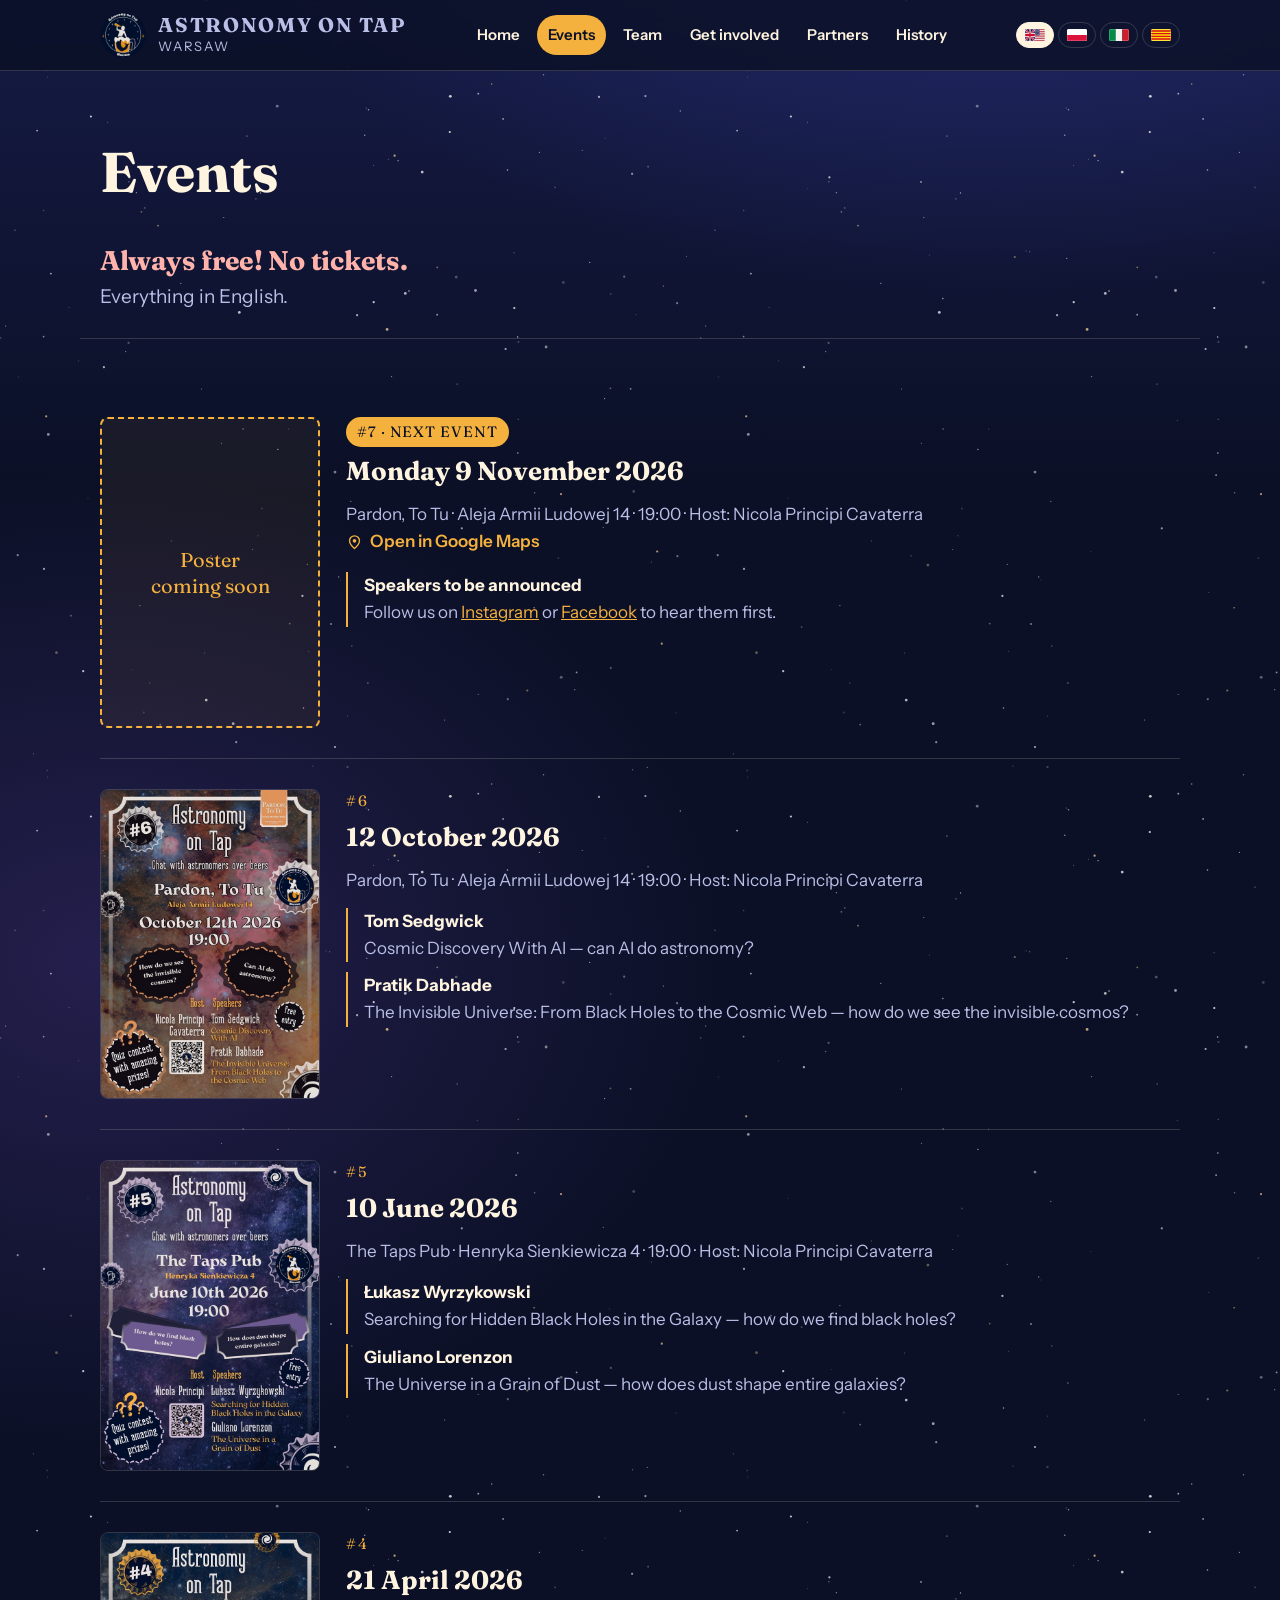
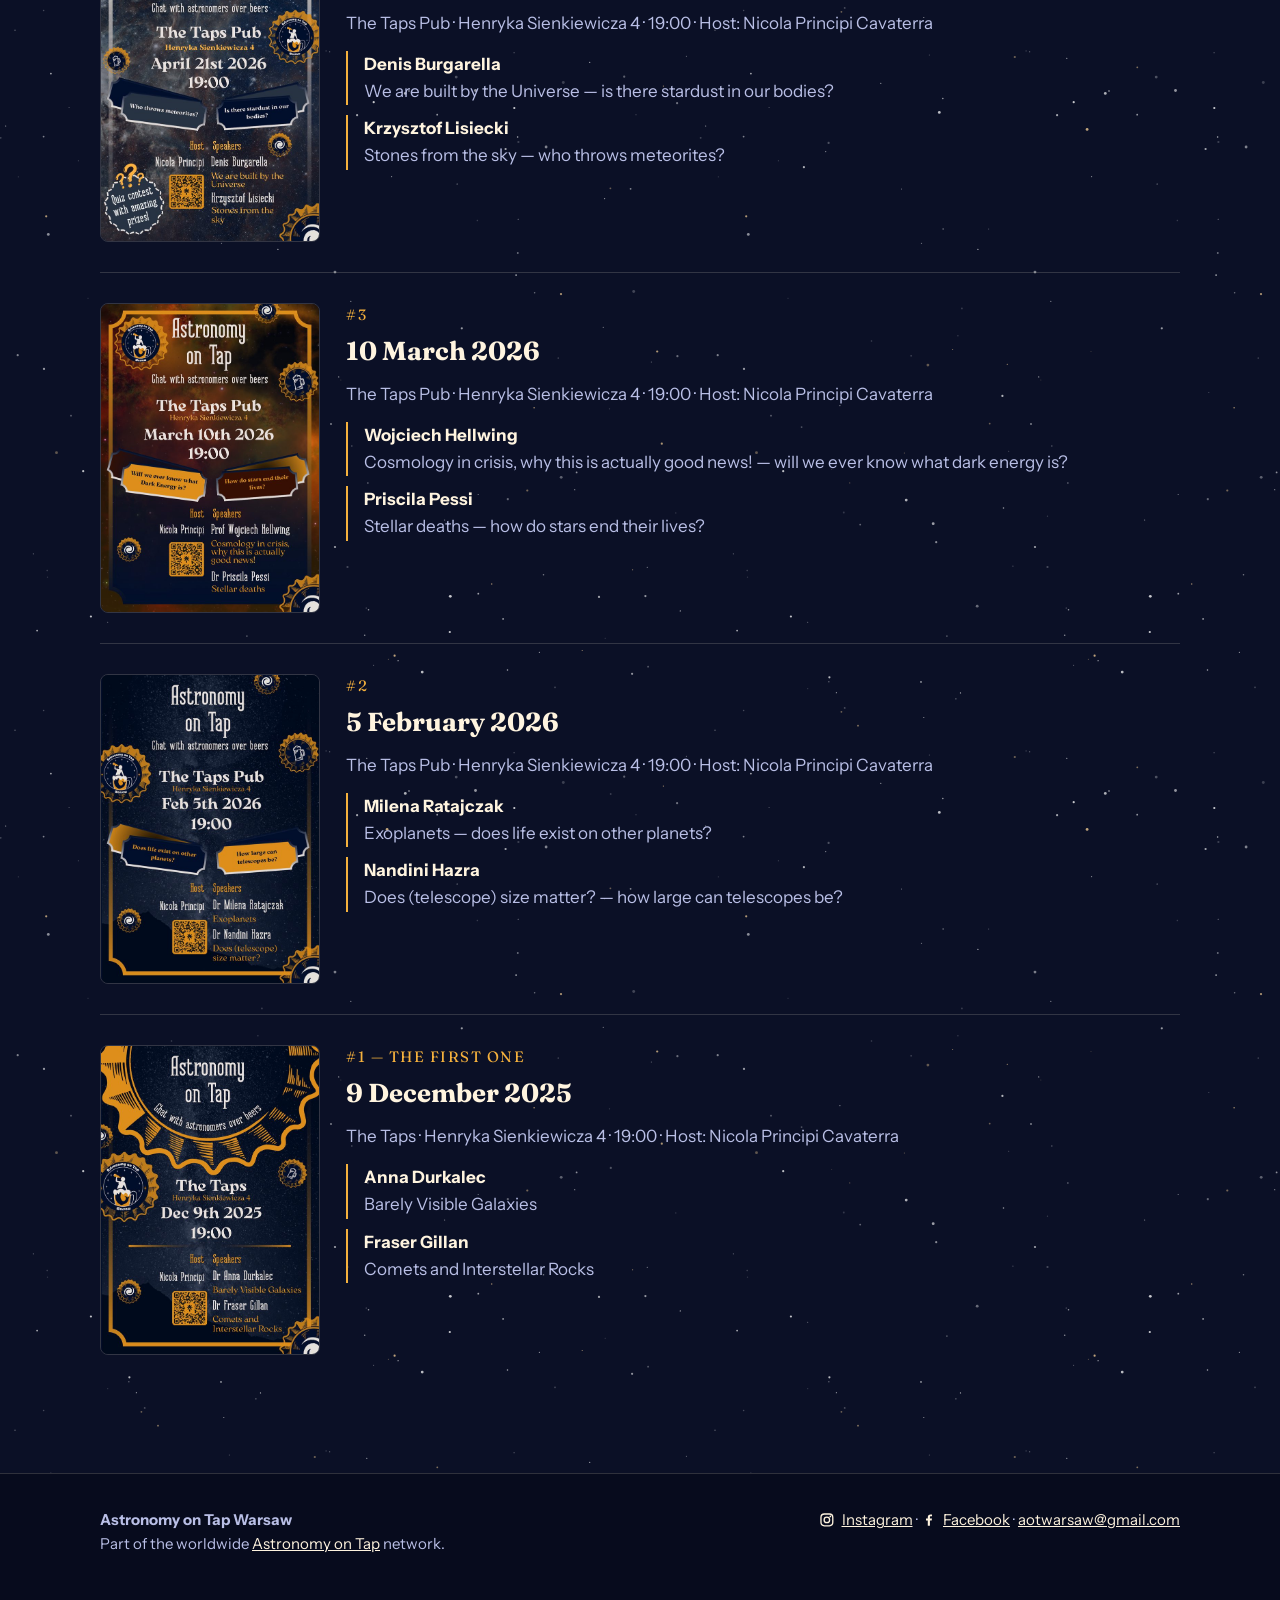
==== events.html @ c0e4930e "Darker background for the footer" ====
<!doctype html>
<html lang="en">
<head>
<meta charset="utf-8">
<meta name="viewport" content="width=device-width, initial-scale=1">
<title>Events — Astronomy on Tap Warsaw</title>
<meta name="description" content="Every Astronomy on Tap Warsaw event, with speakers, talks and posters.">
<link rel="canonical" href="https://aotwarsaw.com/events.html">
<meta property="og:type" content="website">
<meta property="og:site_name" content="Astronomy on Tap Warsaw">
<meta property="og:title" content="Events — Astronomy on Tap Warsaw">
<meta property="og:description" content="Every Astronomy on Tap Warsaw event, with speakers, talks and posters.">
<meta property="og:url" content="https://aotwarsaw.com/events.html">
<meta property="og:image" content="https://aotwarsaw.com/assets/img/share-card.jpg">
<meta property="og:image:width" content="1200">
<meta property="og:image:height" content="630">
<meta name="twitter:card" content="summary_large_image">
<link rel="icon" href="assets/img/logo.png">
<link rel="preconnect" href="https://fonts.googleapis.com">
<link rel="preconnect" href="https://fonts.gstatic.com" crossorigin>
<link rel="stylesheet" href="https://fonts.googleapis.com/css2?family=Fraunces:opsz,wght@9..144,400;9..144,700&family=Instrument+Sans:wght@400;600;700&display=swap">
<link rel="stylesheet" href="assets/css/style.css?v=2026-10-23j">
</head>
<body>

<header class="site-head">
  <div class="wrap">
    <a class="brand" href="index.html">
      <img src="assets/img/logo.png" alt="Astronomy on Tap Warsaw logo">
      <span><b>Astronomy on Tap</b><span>Warsaw</span></span>
    </a>
    <nav>
      <a href="index.html">Home</a>
      <a href="events.html" aria-current="page">Events</a>
      <a href="team.html">Team</a>
      <a href="get-involved.html">Get involved</a>
      <a href="sponsors.html">Partners</a>
      <a href="history.html">History</a>
    </nav>
      <div class="lang" role="group" aria-label="Language">
        <button type="button" class="lang-btn" data-lang="en" aria-pressed="true" title="English" aria-label="English"><span class="flag"><svg width="20" height="12" viewBox="0 0 30 18" aria-hidden="true"><defs><clipPath id="enL"><rect width="15" height="18"/></clipPath><clipPath id="enR"><rect x="15" width="15" height="18"/></clipPath><clipPath id="enBox"><rect width="30" height="18" rx="2"/></clipPath></defs><g clip-path="url(#enBox)"><g clip-path="url(#enL)"><g transform="scale(.5 1)"><rect width="30" height="18" fill="#012169"/><path d="M0 0 30 18M30 0 0 18" stroke="#fff" stroke-width="3.6"/><path d="M0 0 30 18M30 0 0 18" stroke="#C8102E" stroke-width="2.1"/><path d="M15 0V18M0 9H30" stroke="#fff" stroke-width="6"/><path d="M15 0V18M0 9H30" stroke="#C8102E" stroke-width="3.6"/></g></g><g clip-path="url(#enR)"><g transform="translate(15 0) scale(.5 1)"><rect width="30" height="18" fill="#fff"/><rect y="0.00" width="30" height="1.38" fill="#B22234"/><rect y="2.77" width="30" height="1.38" fill="#B22234"/><rect y="5.54" width="30" height="1.38" fill="#B22234"/><rect y="8.31" width="30" height="1.38" fill="#B22234"/><rect y="11.08" width="30" height="1.38" fill="#B22234"/><rect y="13.85" width="30" height="1.38" fill="#B22234"/><rect y="16.62" width="30" height="1.38" fill="#B22234"/><rect width="13.5" height="9.69" fill="#3C3B6E"/><circle cx="2.2" cy="1.6" r=".55" fill="#fff"/><circle cx="4.6" cy="1.6" r=".55" fill="#fff"/><circle cx="7.0" cy="1.6" r=".55" fill="#fff"/><circle cx="9.4" cy="1.6" r=".55" fill="#fff"/><circle cx="11.8" cy="1.6" r=".55" fill="#fff"/><circle cx="2.2" cy="3.8" r=".55" fill="#fff"/><circle cx="4.6" cy="3.8" r=".55" fill="#fff"/><circle cx="7.0" cy="3.8" r=".55" fill="#fff"/><circle cx="9.4" cy="3.8" r=".55" fill="#fff"/><circle cx="11.8" cy="3.8" r=".55" fill="#fff"/><circle cx="2.2" cy="6.0" r=".55" fill="#fff"/><circle cx="4.6" cy="6.0" r=".55" fill="#fff"/><circle cx="7.0" cy="6.0" r=".55" fill="#fff"/><circle cx="9.4" cy="6.0" r=".55" fill="#fff"/><circle cx="11.8" cy="6.0" r=".55" fill="#fff"/><circle cx="2.2" cy="8.2" r=".55" fill="#fff"/><circle cx="4.6" cy="8.2" r=".55" fill="#fff"/><circle cx="7.0" cy="8.2" r=".55" fill="#fff"/><circle cx="9.4" cy="8.2" r=".55" fill="#fff"/><circle cx="11.8" cy="8.2" r=".55" fill="#fff"/></g></g><line x1="15" y1="0" x2="15" y2="18" stroke="rgba(255,255,255,.5)" stroke-width=".8"/></g><rect x=".5" y=".5" width="29" height="17" rx="2" fill="none" stroke="rgba(255,255,255,.35)"/></svg></span><span class="sr-only">EN</span></button>
        <button type="button" class="lang-btn" data-lang="pl" aria-pressed="false" title="Polski" aria-label="Polski"><span class="flag"><svg width="20" height="12" viewBox="0 0 30 18" aria-hidden="true"><rect width="30" height="18" rx="2" fill="#fff"/><path d="M0 9h30v7a2 2 0 0 1-2 2H2a2 2 0 0 1-2-2z" fill="#DC143C"/><rect x=".5" y=".5" width="29" height="17" rx="2" fill="none" stroke="rgba(255,255,255,.35)"/></svg></span><span class="sr-only">PL</span></button>
        <button type="button" class="lang-btn" data-lang="it" aria-pressed="false" title="Italiano" aria-label="Italiano"><span class="flag"><svg width="20" height="12" viewBox="0 0 30 18" aria-hidden="true"><clipPath id="itc"><rect width="30" height="18" rx="2"/></clipPath><g clip-path="url(#itc)"><rect width="10" height="18" fill="#008C45"/><rect x="10" width="10" height="18" fill="#F4F5F0"/><rect x="20" width="10" height="18" fill="#CD212A"/></g><rect x=".5" y=".5" width="29" height="17" rx="2" fill="none" stroke="rgba(255,255,255,.35)"/></svg></span><span class="sr-only">IT</span></button>
        <button type="button" class="lang-btn" data-lang="ca" aria-pressed="false" title="Català" aria-label="Català"><span class="flag"><svg width="20" height="12" viewBox="0 0 30 18" aria-hidden="true"><clipPath id="cac"><rect width="30" height="18" rx="2"/></clipPath><g clip-path="url(#cac)"><rect width="30" height="18" fill="#FCDD09"/><path d="M0 3h30M0 7h30M0 11h30M0 15h30" stroke="#DA121A" stroke-width="2"/></g><rect x=".5" y=".5" width="29" height="17" rx="2" fill="none" stroke="rgba(255,255,255,.35)"/></svg></span><span class="sr-only">CA</span></button>
      </div>
  </div>
</header>

<main>
  <div class="page-head wrap">
    <h1>Events</h1>
    <p class="freeline">Always free! No tickets.</p>
    <p>Everything in English.</p>
  </div>

  <section class="wrap">

    <article class="event next">
      <div class="poster-soon">Poster<br>coming soon</div>
      <div>
        <p class="no">#7 · next event</p>
        <h3>Monday 9 November 2026</h3>
        <p class="meta">Pardon, To Tu · Aleja Armii Ludowej 14 · 19:00 · Host: Nicola Principi Cavaterra<br><a class="maplink" href="https://www.google.com/maps/search/?api=1&query=Pardon%2C+To+Tu%2C+Aleja+Armii+Ludowej+14%2C+Warszawa" target="_blank" rel="noopener"><svg class="pin" width="17" height="17" viewBox="0 0 24 24" aria-hidden="true"><path d="M12 22s7-6.1 7-11a7 7 0 1 0-14 0c0 4.9 7 11 7 11z" fill="none" stroke="currentColor" stroke-width="1.9"/><circle cx="12" cy="11" r="2.6" fill="currentColor"/></svg>Open in Google Maps</a></p>
        <ul class="talks">
          <li><b>Speakers to be announced</b><span>Follow us on <a href="https://www.instagram.com/aotwarsaw/" target="_blank" rel="noopener">Instagram</a> or <a href="https://www.facebook.com/profile.php?id=61583511995552" target="_blank" rel="noopener">Facebook</a> to hear them first.</span></li>
        </ul>
      </div>
    </article>

    <article class="event">
      <img class="poster" src="assets/img/posters/aot6_oct2026.jpg" alt="Poster for Astronomy on Tap Warsaw #6" data-large="assets/img/posters/large/aot6_oct2026.jpg" tabindex="0" role="button" title="Click to enlarge">
      <div>
        <p class="no">#6</p>
        <h3>12 October 2026</h3>
        <p class="meta">Pardon, To Tu · Aleja Armii Ludowej 14 · 19:00 · Host: Nicola Principi Cavaterra</p>
        <ul class="talks">
          <li><b>Tom Sedgwick</b><span>Cosmic Discovery With AI — can AI do astronomy?</span></li>
          <li><b>Pratik Dabhade</b><span>The Invisible Universe: From Black Holes to the Cosmic Web — how do we see the invisible cosmos?</span></li>
        </ul>
      </div>
    </article>

    <article class="event">
      <img class="poster" src="assets/img/posters/aot5_jun2026.jpg" alt="Poster for Astronomy on Tap Warsaw #5" data-large="assets/img/posters/large/aot5_jun2026.jpg" tabindex="0" role="button" title="Click to enlarge">
      <div>
        <p class="no">#5</p>
        <h3>10 June 2026</h3>
        <p class="meta">The Taps Pub · Henryka Sienkiewicza 4 · 19:00 · Host: Nicola Principi Cavaterra</p>
        <ul class="talks">
          <li><b>Łukasz Wyrzykowski</b><span>Searching for Hidden Black Holes in the Galaxy — how do we find black holes?</span></li>
          <li><b>Giuliano Lorenzon</b><span>The Universe in a Grain of Dust — how does dust shape entire galaxies?</span></li>
        </ul>
      </div>
    </article>

    <article class="event">
      <img class="poster" src="assets/img/posters/aot4_apr2026.jpg" alt="Poster for Astronomy on Tap Warsaw #4" data-large="assets/img/posters/large/aot4_apr2026.jpg" tabindex="0" role="button" title="Click to enlarge">
      <div>
        <p class="no">#4</p>
        <h3>21 April 2026</h3>
        <p class="meta">The Taps Pub · Henryka Sienkiewicza 4 · 19:00 · Host: Nicola Principi Cavaterra</p>
        <ul class="talks">
          <li><b>Denis Burgarella</b><span>We are built by the Universe — is there stardust in our bodies?</span></li>
          <li><b>Krzysztof Lisiecki</b><span>Stones from the sky — who throws meteorites?</span></li>
        </ul>
      </div>
    </article>

    <article class="event">
      <img class="poster" src="assets/img/posters/aot3_mar2026.jpg" alt="Poster for Astronomy on Tap Warsaw #3" data-large="assets/img/posters/large/aot3_mar2026.jpg" tabindex="0" role="button" title="Click to enlarge">
      <div>
        <p class="no">#3</p>
        <h3>10 March 2026</h3>
        <p class="meta">The Taps Pub · Henryka Sienkiewicza 4 · 19:00 · Host: Nicola Principi Cavaterra</p>
        <ul class="talks">
          <li><b>Wojciech Hellwing</b><span>Cosmology in crisis, why this is actually good news! — will we ever know what dark energy is?</span></li>
          <li><b>Priscila Pessi</b><span>Stellar deaths — how do stars end their lives?</span></li>
        </ul>
      </div>
    </article>

    <article class="event">
      <img class="poster" src="assets/img/posters/aot2_feb2026.jpg" alt="Poster for Astronomy on Tap Warsaw #2" data-large="assets/img/posters/large/aot2_feb2026.jpg" tabindex="0" role="button" title="Click to enlarge">
      <div>
        <p class="no">#2</p>
        <h3>5 February 2026</h3>
        <p class="meta">The Taps Pub · Henryka Sienkiewicza 4 · 19:00 · Host: Nicola Principi Cavaterra</p>
        <ul class="talks">
          <li><b>Milena Ratajczak</b><span>Exoplanets — does life exist on other planets?</span></li>
          <li><b>Nandini Hazra</b><span>Does (telescope) size matter? — how large can telescopes be?</span></li>
        </ul>
      </div>
    </article>

    <article class="event">
      <img class="poster" src="assets/img/posters/aot1_dec2025.jpg" alt="Poster for the first Astronomy on Tap Warsaw" data-large="assets/img/posters/large/aot1_dec2025.jpg" tabindex="0" role="button" title="Click to enlarge">
      <div>
        <p class="no">#1 — the first one</p>
        <h3>9 December 2025</h3>
        <p class="meta">The Taps · Henryka Sienkiewicza 4 · 19:00 · Host: Nicola Principi Cavaterra</p>
        <ul class="talks">
          <li><b>Anna Durkalec</b><span>Barely Visible Galaxies</span></li>
          <li><b>Fraser Gillan</b><span>Comets and Interstellar Rocks</span></li>
        </ul>
      </div>
    </article>

  </section>
</main>

  <div id="lightbox" class="lightbox" hidden>
    <button class="lightbox-close" type="button" aria-label="Close">&times;</button>
    <img id="lightbox-img" src="" alt="">
  </div>

  <script>
  (() => {
    const box = document.getElementById("lightbox");
    const big = document.getElementById("lightbox-img");
    let lastFocused = null;
    const open = (img) => {
      lastFocused = img;
      big.src = img.dataset.large || img.src;
      big.alt = img.alt;
      box.hidden = false;
      document.body.style.overflow = "hidden";
      box.querySelector(".lightbox-close").focus();
    };
    const close = () => {
      box.hidden = true; big.src = "";
      document.body.style.overflow = "";
      if (lastFocused) lastFocused.focus();
    };
    document.querySelectorAll("img.poster").forEach(img => {
      img.addEventListener("click", () => open(img));
      img.addEventListener("keydown", e => {
        if (e.key === "Enter" || e.key === " ") { e.preventDefault(); open(img); }
      });
    });
    box.addEventListener("click", e => { if (e.target !== big) close(); });
    document.addEventListener("keydown", e => { if (e.key === "Escape" && !box.hidden) close(); });
  })();
  </script>


<footer class="site-foot">
  <div class="wrap">
    <div>
      <strong>Astronomy on Tap Warsaw</strong><br>
      Part of the worldwide <a href="https://astronomyontap.org" target="_blank" rel="noopener">Astronomy on Tap</a> network.
    </div>
    <div><a href="https://www.instagram.com/aotwarsaw/" target="_blank" rel="noopener"><svg class="icon" viewBox="0 0 24 24" aria-hidden="true"><rect x="3" y="3" width="18" height="18" rx="5.2" fill="none" stroke="currentColor" stroke-width="2"/><circle cx="12" cy="12" r="4.2" fill="none" stroke="currentColor" stroke-width="2"/><circle cx="17.3" cy="6.7" r="1.35" fill="currentColor"/></svg>Instagram</a> · <a href="https://www.facebook.com/profile.php?id=61583511995552" target="_blank" rel="noopener"><svg class="icon" viewBox="0 0 24 24" aria-hidden="true"><path fill="currentColor" d="M13.6 21v-8h2.7l.4-3h-3.1V8.1c0-.87.25-1.46 1.5-1.46h1.7V3.96A21 21 0 0 0 14.4 3.8c-2.4 0-4.06 1.47-4.06 4.17V10H7.6v3h2.74v8z"/></svg>Facebook</a> · <a href="mailto:aotwarsaw@gmail.com">aotwarsaw@gmail.com</a></div>
  </div>
</footer>

<script src="assets/js/i18n.js?v=2026-10-23j"></script>
</body>
</html>
---- assets/css/style.css ----
/* Astronomy on Tap Warsaw — site styles
   Palette and type follow the event posters: night sky, amber, cream. */
:root {
  --night: #0b1026;
  --deep: #151a44;
  --amber: #f5b13d;
  --amber-soft: #ffc96b;
  --foam: #fff4df;
  --mist: #b9bfe6;
  --rose: #ffb3ab;
  --line: rgb(255 244 223 / .16);
  --card: rgb(255 244 223 / .05);
  --display: "Fraunces", Georgia, "Times New Roman", serif;
  --text: "Instrument Sans", -apple-system, "Segoe UI", Helvetica, Arial, sans-serif;
  --wrap: 1120px;
}
* { box-sizing: border-box; }
html { scroll-behavior: smooth; }
body {
  margin: 0; color: var(--foam); font-family: var(--text); font-size: 17px; line-height: 1.6;
  background:
    url("../img/stars.svg?v=2026-10-23b") repeat 0 0 / 700px 700px,
    radial-gradient(1200px 700px at 78% -5%, #262d72 0%, transparent 65%),
    radial-gradient(900px 700px at 8% 30%, rgb(126 84 214 / .22), transparent 70%),
    linear-gradient(180deg, var(--deep) 0%, var(--night) 55%) fixed;
  background-color: var(--night);
}
img { max-width: 100%; display: block; }
a { color: var(--amber); }
a:hover { color: var(--amber-soft); }
.wrap { max-width: var(--wrap); margin: 0 auto; padding-inline: 20px; }

/* header + nav */
.site-head { border-bottom: 1px solid var(--line); position: sticky; top: 0; z-index: 10;
  backdrop-filter: blur(10px); background: rgb(11 16 38 / .82); }
.site-head .wrap { display: flex; align-items: center; gap: 18px; padding-block: 12px; flex-wrap: wrap; }
.brand { display: flex; align-items: center; gap: 12px; text-decoration: none; color: var(--foam); margin-right: auto; }
.brand img { width: 46px; height: 46px; }
.brand b { font-family: var(--display); font-weight: 700; font-size: 20px; line-height: 1.1; display: block; }
.brand span { font-size: 13px; color: var(--mist); letter-spacing: .14em; text-transform: uppercase; }
nav { display: flex; gap: 6px; flex-wrap: wrap; }
nav a { color: var(--foam); text-decoration: none; padding: 8px 11px; border-radius: 999px; font-weight: 600; font-size: 15px; }
nav a:hover { background: var(--card); }
nav a[aria-current="page"] { background: var(--amber); color: var(--night); }

/* hero */
.hero { padding-block: 72px 56px; }
.hero h1 { font-family: var(--display); font-size: clamp(42px, 7vw, 76px); line-height: 1.03; margin: 0 0 18px; font-weight: 700; }
.hero h1 em { font-style: normal; color: var(--amber); }
.hero p.lead { font-size: clamp(18px, 2.2vw, 22px); color: var(--mist); max-width: 60ch; margin: 0 0 28px; }
.hero-grid { display: grid; grid-template-columns: 1.1fr .9fr; gap: 40px; align-items: center; }
.hero-grid > img { border-radius: 10px; border: 1px solid var(--line); }

/* generic page title */
.page-head { padding-block: 56px 26px; border-bottom: 1px solid var(--line); }
.page-head h1 { font-family: var(--display); font-size: clamp(34px, 5.5vw, 56px); margin: 0 0 10px; font-weight: 700; }
.page-head p { color: var(--mist); max-width: 65ch; margin: 0; font-size: 19px; }

section { padding-block: 48px; }
h2 { font-family: var(--display); font-size: clamp(26px, 3.4vw, 36px); margin: 0 0 16px; font-weight: 700; }
h3 { font-family: var(--display); font-size: 22px; margin: 0 0 6px; font-weight: 700; }

/* buttons */
.btn { display: inline-block; background: var(--amber); color: var(--night); font-weight: 700; text-decoration: none;
  padding: 13px 22px; border-radius: 999px; }
.btn:hover { background: var(--amber-soft); color: var(--night); }
.btn.ghost { background: transparent; color: var(--foam); border: 1px solid var(--line); }
.btn.ghost:hover { background: var(--card); color: var(--foam); }
.btn-row { display: flex; gap: 12px; flex-wrap: wrap; }

/* cards */
.cards { display: grid; grid-template-columns: repeat(auto-fit, minmax(260px, 1fr)); gap: 20px; }
.card { background: var(--card); border: 1px solid var(--line); border-radius: 12px; padding: 22px; }
.card p:last-child { margin-bottom: 0; }

/* event list */
.event { display: grid; grid-template-columns: 220px 1fr; gap: 26px; padding-block: 30px; border-bottom: 1px solid var(--line); }
.event:last-child { border-bottom: 0; }
.event img { border-radius: 8px; border: 1px solid var(--line); }
.event .no { font-family: var(--display); font-size: 15px; color: var(--amber); letter-spacing: .1em; text-transform: uppercase; margin: 0 0 4px; }
.event h3 { font-size: 26px; margin-bottom: 8px; }
.event .meta { color: var(--mist); margin: 0 0 14px; }
.talks { list-style: none; margin: 0; padding: 0; display: grid; gap: 10px; }
.talks li { padding-left: 16px; border-left: 2px solid var(--amber); }
.talks b { display: block; }
.talks span { color: var(--mist); }

/* team */
.role { display: grid; grid-template-columns: 230px 1fr; gap: 22px; padding-block: 20px; border-bottom: 1px solid var(--line); }
.role:last-child { border-bottom: 0; }
.role .title { font-family: var(--display); font-size: 21px; font-weight: 700; }
.role .who { color: var(--amber); font-weight: 600; }

/* photo strip */
.strip { display: grid; grid-template-columns: repeat(auto-fit, minmax(200px, 1fr)); gap: 14px; }
.strip img { border-radius: 10px; border: 1px solid var(--line); height: 260px; object-fit: cover; width: 100%; }

/* timeline */
.timeline { list-style: none; margin: 0; padding: 0; display: grid; gap: 0; }
.timeline li { display: grid; grid-template-columns: 150px 1fr; gap: 20px; padding-block: 18px; border-bottom: 1px solid var(--line); }
.timeline time { color: var(--amber); font-weight: 700; }

/* placeholder marker — search the repo for "todo" to find what still needs filling in */
.todo { background: rgb(245 177 61 / .16); border: 1px dashed var(--amber); border-radius: 6px; padding: 2px 8px; color: var(--amber-soft); font-size: .92em; }

/* footer */
.site-foot { border-top: 1px solid var(--line); margin-top: 40px; padding-block: 34px 50px;
  color: var(--mist); font-size: 15px; background: #070b1d; }
.site-foot .wrap { display: flex; gap: 24px; justify-content: space-between; flex-wrap: wrap; }
.site-foot a { color: var(--foam); }

@media (max-width: 760px) {
  .hero-grid, .event, .role, .timeline li { grid-template-columns: 1fr; }
  .hero { padding-block: 46px 34px; }
  .event img { max-width: 260px; }
}

/* role subtitle inside a card */
.card .who { color: var(--amber); font-weight: 600; margin: 0; }

/* inline brand icons next to social links */
.icon { width: 1.05em; height: 1.05em; vertical-align: -.17em; margin-right: .45em; }

/* big badge in the home hero */
.hero-logo { border: 0; background: none;
  width: 300px; height: auto; margin-bottom: 24px;
}
@media (max-width: 760px) { .hero-logo { border: 0; background: none; width: 210px; margin-bottom: 18px; } }

/* cards in a row share a baseline: the action sits at the bottom */
.cards .card { display: flex; flex-direction: column; }
.cards .card > p.card-action { margin-top: auto; margin-bottom: 0; }

/* upcoming event: placeholder where the poster will go */
.poster-soon {
  display: grid; place-items: center; text-align: center; aspect-ratio: 637 / 900;
  border: 2px dashed var(--amber); border-radius: 8px; color: var(--amber);
  font-family: var(--display); font-size: 20px; line-height: 1.3;
  background: rgb(245 177 61 / .06);
}
.event.next .no { color: var(--foam); background: var(--amber); color: var(--night);
  display: inline-block; padding: 3px 11px; border-radius: 999px; letter-spacing: .06em; }

/* "free" badge — the events never cost anything, so say it loudly */
.free-pill {
  display: inline-block; background: var(--amber); color: var(--night);
  font-weight: 700; font-size: .95em; padding: 5px 14px; border-radius: 999px;
  letter-spacing: .02em; margin-right: 10px;
}
.free-note { margin: 22px 0 0; color: var(--mist); }

/* "what happens on the night": one accent colour per card */
.icard { position: relative; overflow: hidden; border-color: color-mix(in srgb, var(--accent) 35%, transparent); }
.icard::before {
  content: ""; position: absolute; inset: 0 0 auto 0; height: 3px; background: var(--accent);
}
.icard::after {
  content: ""; position: absolute; width: 150px; height: 150px; right: -60px; top: -60px; border-radius: 50%;
  background: radial-gradient(circle, color-mix(in srgb, var(--accent) 24%, transparent), transparent 70%);
  pointer-events: none;
}

.icard h3 { color: var(--accent); position: relative; }

/* click a poster to see it full size */
img.poster { cursor: zoom-in; transition: transform .15s ease, border-color .15s ease; }
img.poster:hover { transform: scale(1.02); border-color: var(--amber); }
img.poster:focus-visible { outline: 3px solid var(--amber); outline-offset: 3px; }
.lightbox {
  position: fixed; inset: 0; z-index: 50; display: grid; place-items: center;
  background: rgb(5 7 20 / .93); padding: 28px; cursor: zoom-out;
}
.lightbox[hidden] { display: none; }
.lightbox img { max-width: min(92vw, 820px); max-height: 92vh; width: auto; border-radius: 6px; cursor: default;
  box-shadow: 0 24px 70px rgb(0 0 0 / .6); }
.lightbox-close {
  position: absolute; top: 18px; right: 22px; width: 46px; height: 46px; border-radius: 50%;
  background: var(--card); color: var(--foam); border: 1px solid var(--line);
  font-size: 30px; line-height: 1; cursor: pointer;
}
.lightbox-close:hover { background: var(--amber); color: var(--night); }
.lightbox-close:focus-visible { outline: 3px solid var(--amber); outline-offset: 3px; }
@media (prefers-reduced-motion: reduce) { img.poster { transition: none; } img.poster:hover { transform: none; } }

/* illustrations on the night cards */
.icard .illu { display: block; margin-bottom: 10px; }
.icard .illu svg { width: 96px; height: 96px; display: block; }

/* language switcher */
.lang { display: flex; gap: 4px; margin-left: auto; }
.lang-btn {
  font: 700 12px/1 var(--text); letter-spacing: .04em; color: var(--mist);
  background: transparent; border: 1px solid var(--line); border-radius: 999px;
  padding: 6px 9px; cursor: pointer; white-space: nowrap;
}
.lang-btn:hover { background: var(--card); color: var(--foam); }
.lang-btn[aria-pressed="true"] { background: var(--foam); color: var(--night); border-color: var(--foam); }
.lang-btn:focus-visible { outline: 3px solid var(--amber); outline-offset: 2px; }
.lang-btn .flag { margin-right: 5px; font-size: 1.12em; line-height: 1; }
.lang-btn .flag svg { width: 20px; height: 12px; display: inline-block; vertical-align: -.08em; border-radius: 1px; }
/* visually hidden, still read by screen readers */
.sr-only { position: absolute; width: 1px; height: 1px; padding: 0; margin: -1px; overflow: hidden;
  clip: rect(0 0 0 0); white-space: nowrap; border: 0; }
.lang-btn { padding: 6px 8px; }
.lang-btn .flag { margin-right: 0; display: block; line-height: 0; }

.site-head .wrap { flex-wrap: wrap; }
.lang-btn { display: grid; place-items: center; }

/* link to the venue on a map */
.maplink { display: inline-flex; align-items: center; gap: 7px; font-weight: 600; text-decoration: none;
  border-bottom: 1px solid transparent; }
.maplink:hover { border-bottom-color: currentColor; }
.maplink .pin { width: 17px; height: 17px; flex: none; }
.now-pill { display: inline-block; background: rgb(245 177 61 / .16); border: 1px solid var(--amber);
  color: var(--amber); font-weight: 700; font-size: .86em; padding: 4px 12px; border-radius: 999px;
  letter-spacing: .03em; }

/* slogan above the hero headline */
.slogan {
  margin: 0 0 14px; font-family: var(--brand, var(--text)); font-weight: 700;
  font-size: clamp(15px, 1.6vw, 19px); letter-spacing: .26em; text-transform: uppercase;
  color: var(--amber);
}

/* free-entry line: short, bold, its own colour — no bubble */
p.freeline {
  margin: 22px 0 0; font-family: var(--display); font-weight: 700; color: var(--rose);
  font-size: clamp(21px, 2.3vw, 27px); letter-spacing: -.01em;
}
p.freeline.small { font-size: clamp(18px, 1.9vw, 22px); margin: 10px 0 0; }

/* night cards: titles share a baseline so the text below lines up */
.icard h3 { line-height: 1.2; min-height: 2.4em; display: flex; align-items: flex-end; }




/* partner and venue logos */



/* partner and venue logos: top-right corner, inside the existing card */
.card.has-logo { position: relative; }
.card.has-logo > h3 { padding-right: 86px; }
.partner-logo { position: absolute; top: 16px; right: 16px; height: 56px; width: auto;
  max-width: 96px; object-fit: contain; opacity: .95; border-radius: 4px; }
@media (max-width: 560px) { .partner-logo { height: 44px; } .card.has-logo > h3 { padding-right: 64px; } }
/* venue names link to the venue's own site */
.venue-link { color: inherit; text-decoration: none; border-bottom: 1px solid rgb(255 244 223 / .3); }
.venue-link:hover { color: var(--amber); border-bottom-color: var(--amber); }
.logo-link { position: absolute; top: 16px; right: 16px; line-height: 0; }
.logo-link .partner-logo { position: static; top: auto; right: auto; }
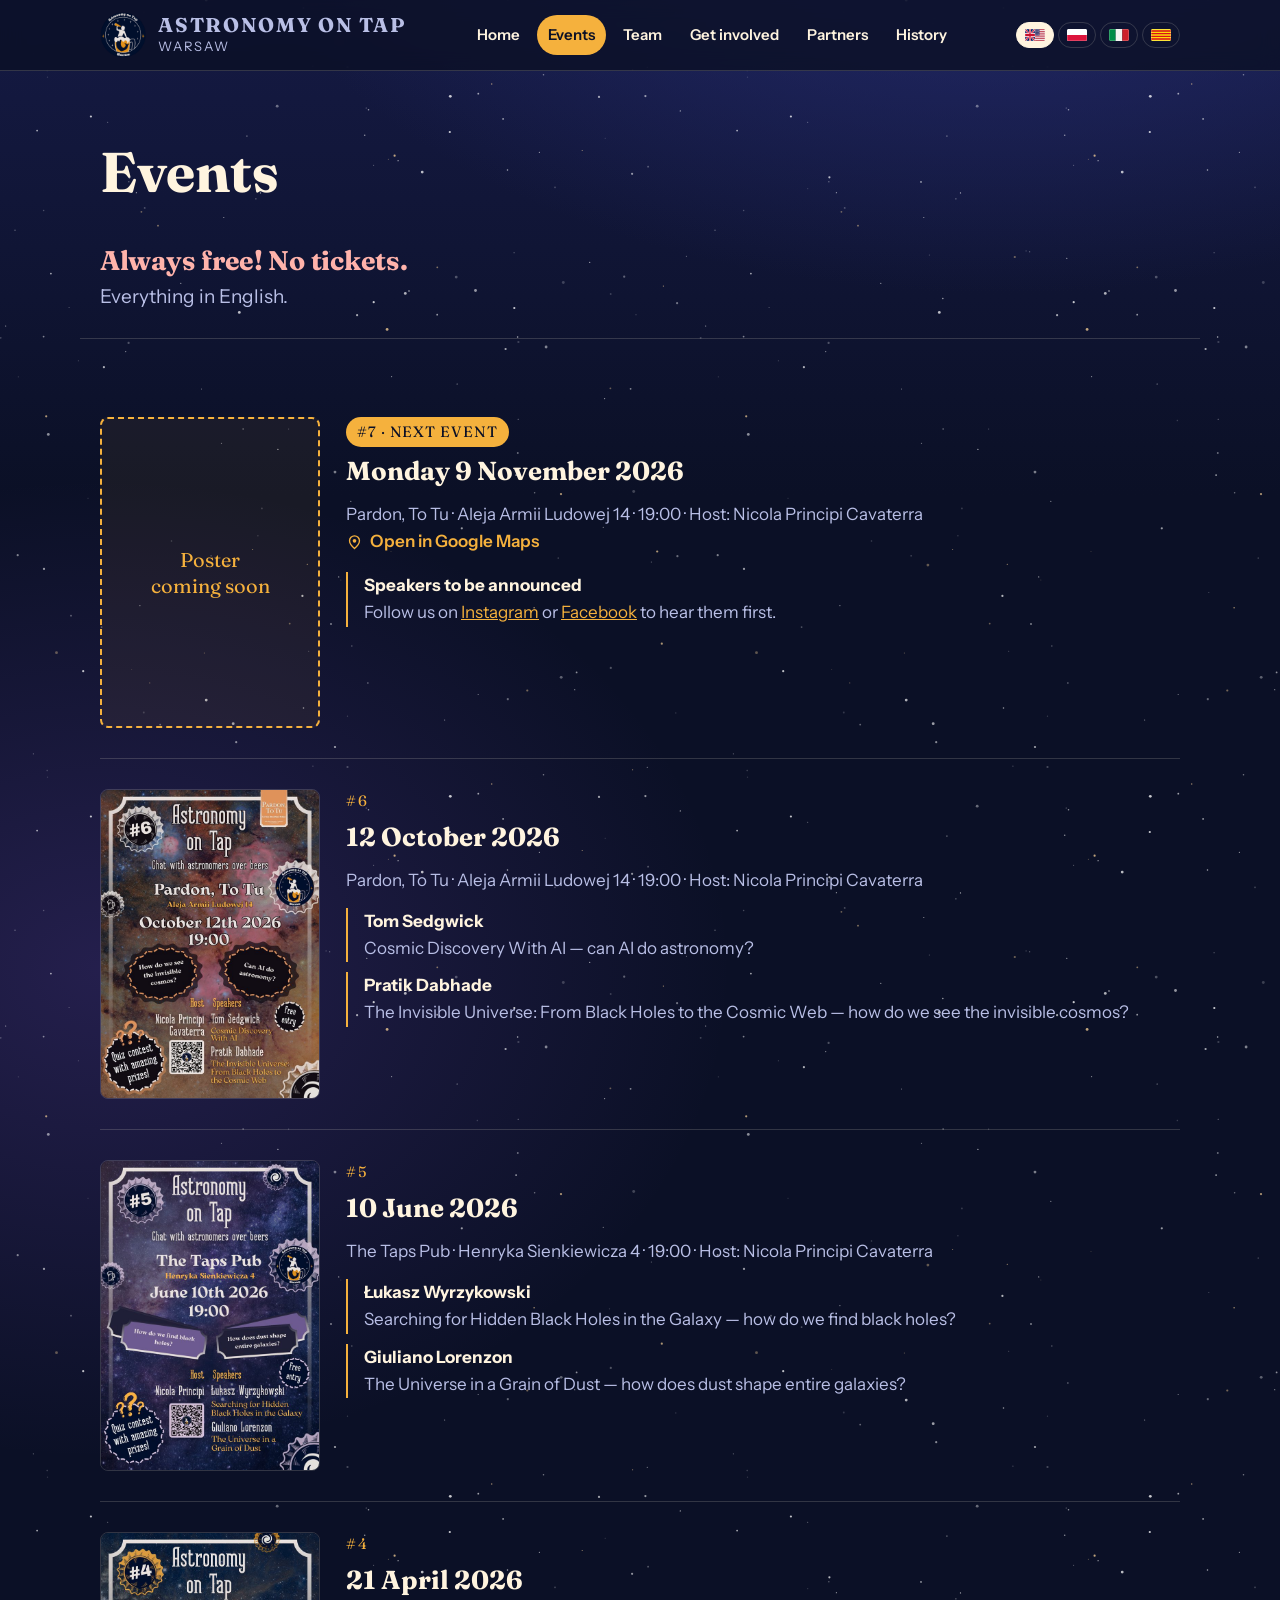
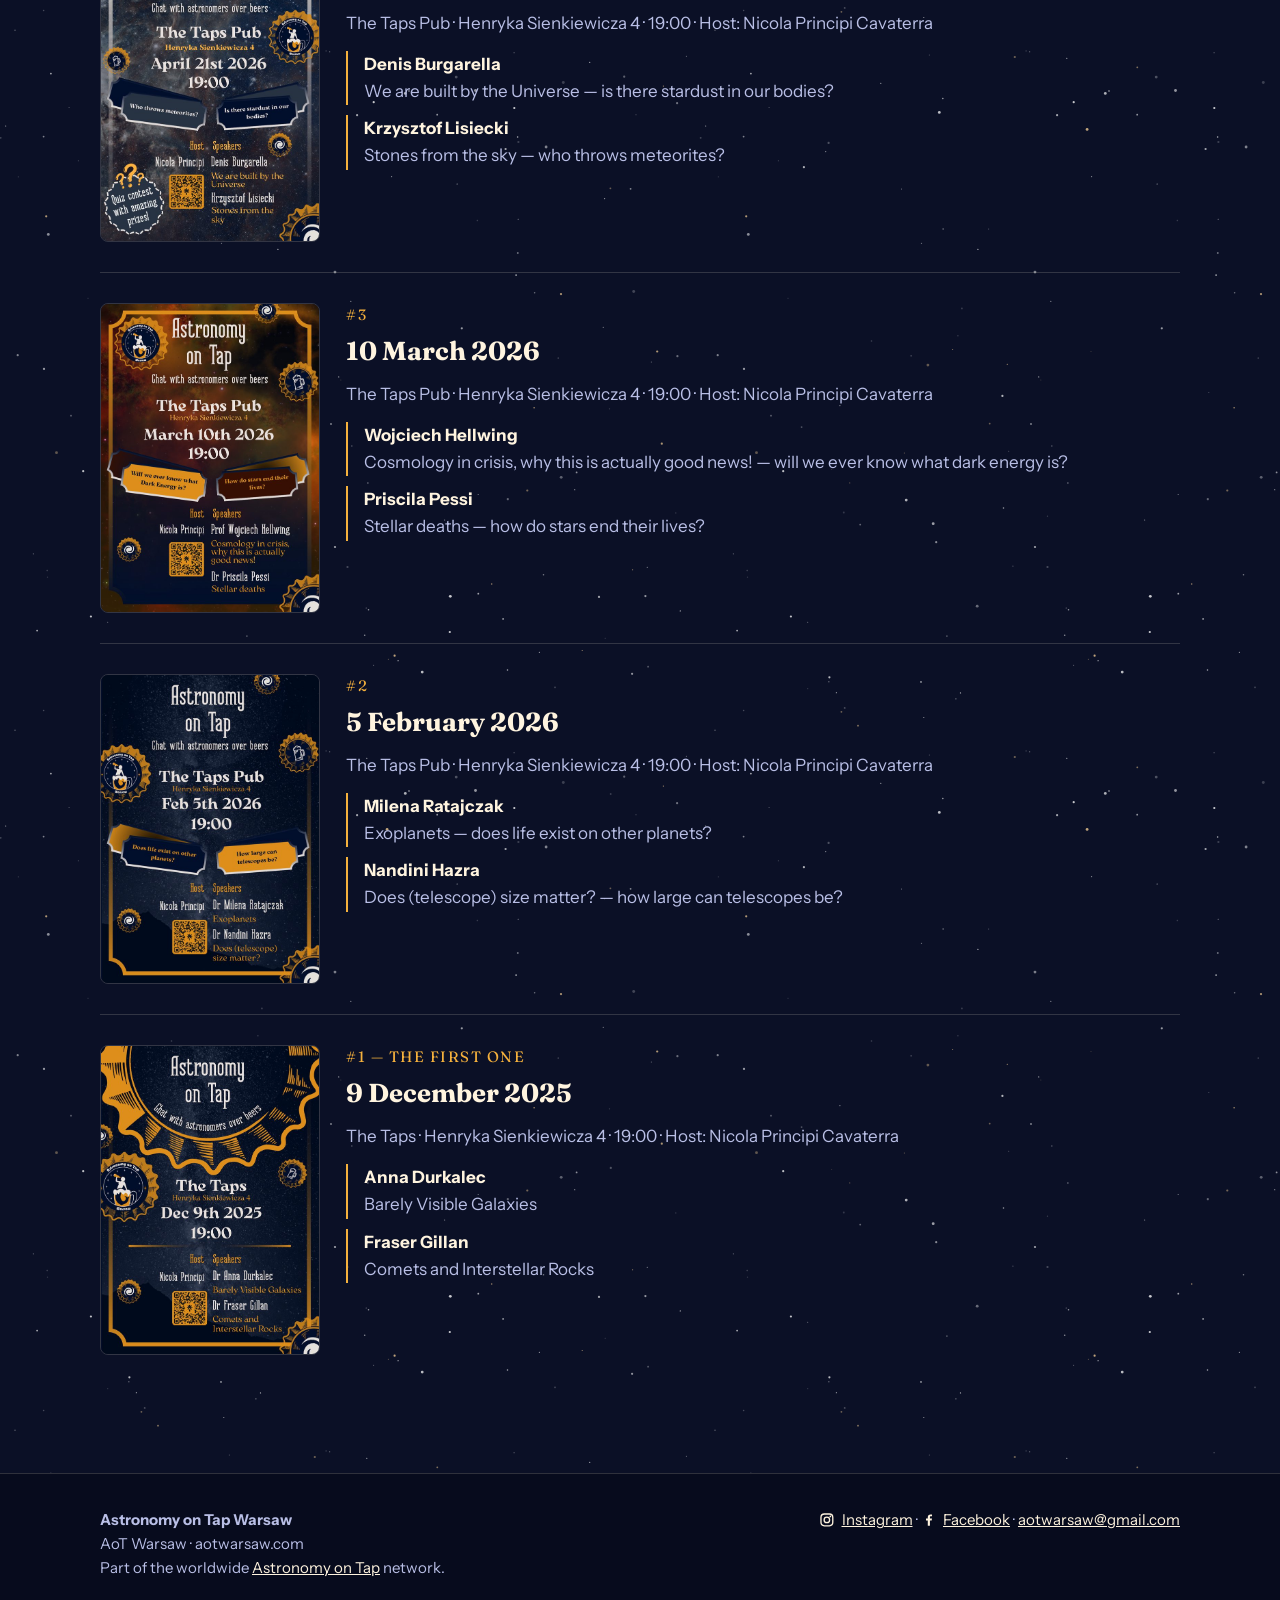
==== commit 91f6ee64: "Make the site findable as "AoT Warsaw" / "aotwarsaw" The short name existed nowhere as readable text" ====
--- a/events.html
+++ b/events.html
@@ -187,6 +187,7 @@
   <div class="wrap">
     <div>
       <strong>Astronomy on Tap Warsaw</strong><br>
+      AoT Warsaw &middot; aotwarsaw.com<br>
       Part of the worldwide <a href="https://astronomyontap.org" target="_blank" rel="noopener">Astronomy on Tap</a> network.
     </div>
     <div><a href="https://www.instagram.com/aotwarsaw/" target="_blank" rel="noopener"><svg class="icon" viewBox="0 0 24 24" aria-hidden="true"><rect x="3" y="3" width="18" height="18" rx="5.2" fill="none" stroke="currentColor" stroke-width="2"/><circle cx="12" cy="12" r="4.2" fill="none" stroke="currentColor" stroke-width="2"/><circle cx="17.3" cy="6.7" r="1.35" fill="currentColor"/></svg>Instagram</a> · <a href="https://www.facebook.com/profile.php?id=61583511995552" target="_blank" rel="noopener"><svg class="icon" viewBox="0 0 24 24" aria-hidden="true"><path fill="currentColor" d="M13.6 21v-8h2.7l.4-3h-3.1V8.1c0-.87.25-1.46 1.5-1.46h1.7V3.96A21 21 0 0 0 14.4 3.8c-2.4 0-4.06 1.47-4.06 4.17V10H7.6v3h2.74v8z"/></svg>Facebook</a> · <a href="mailto:aotwarsaw@gmail.com">aotwarsaw@gmail.com</a></div>
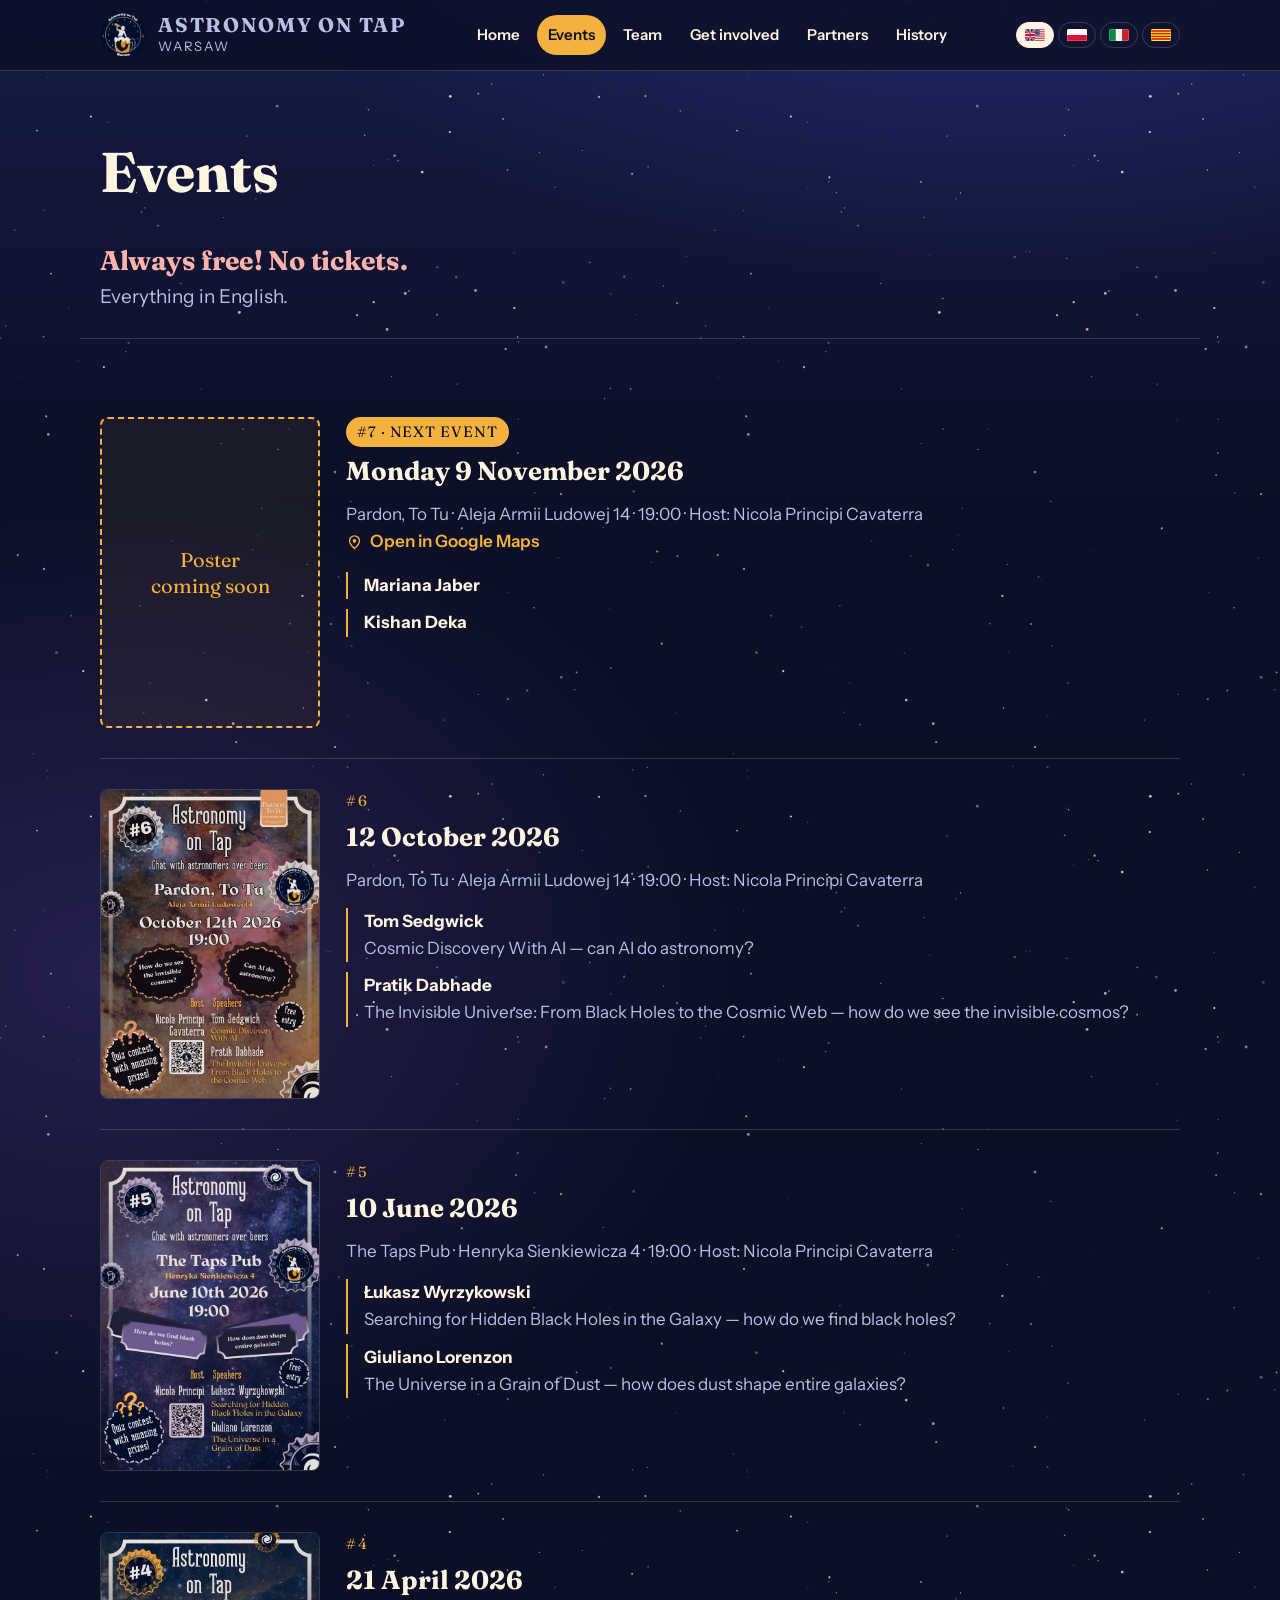
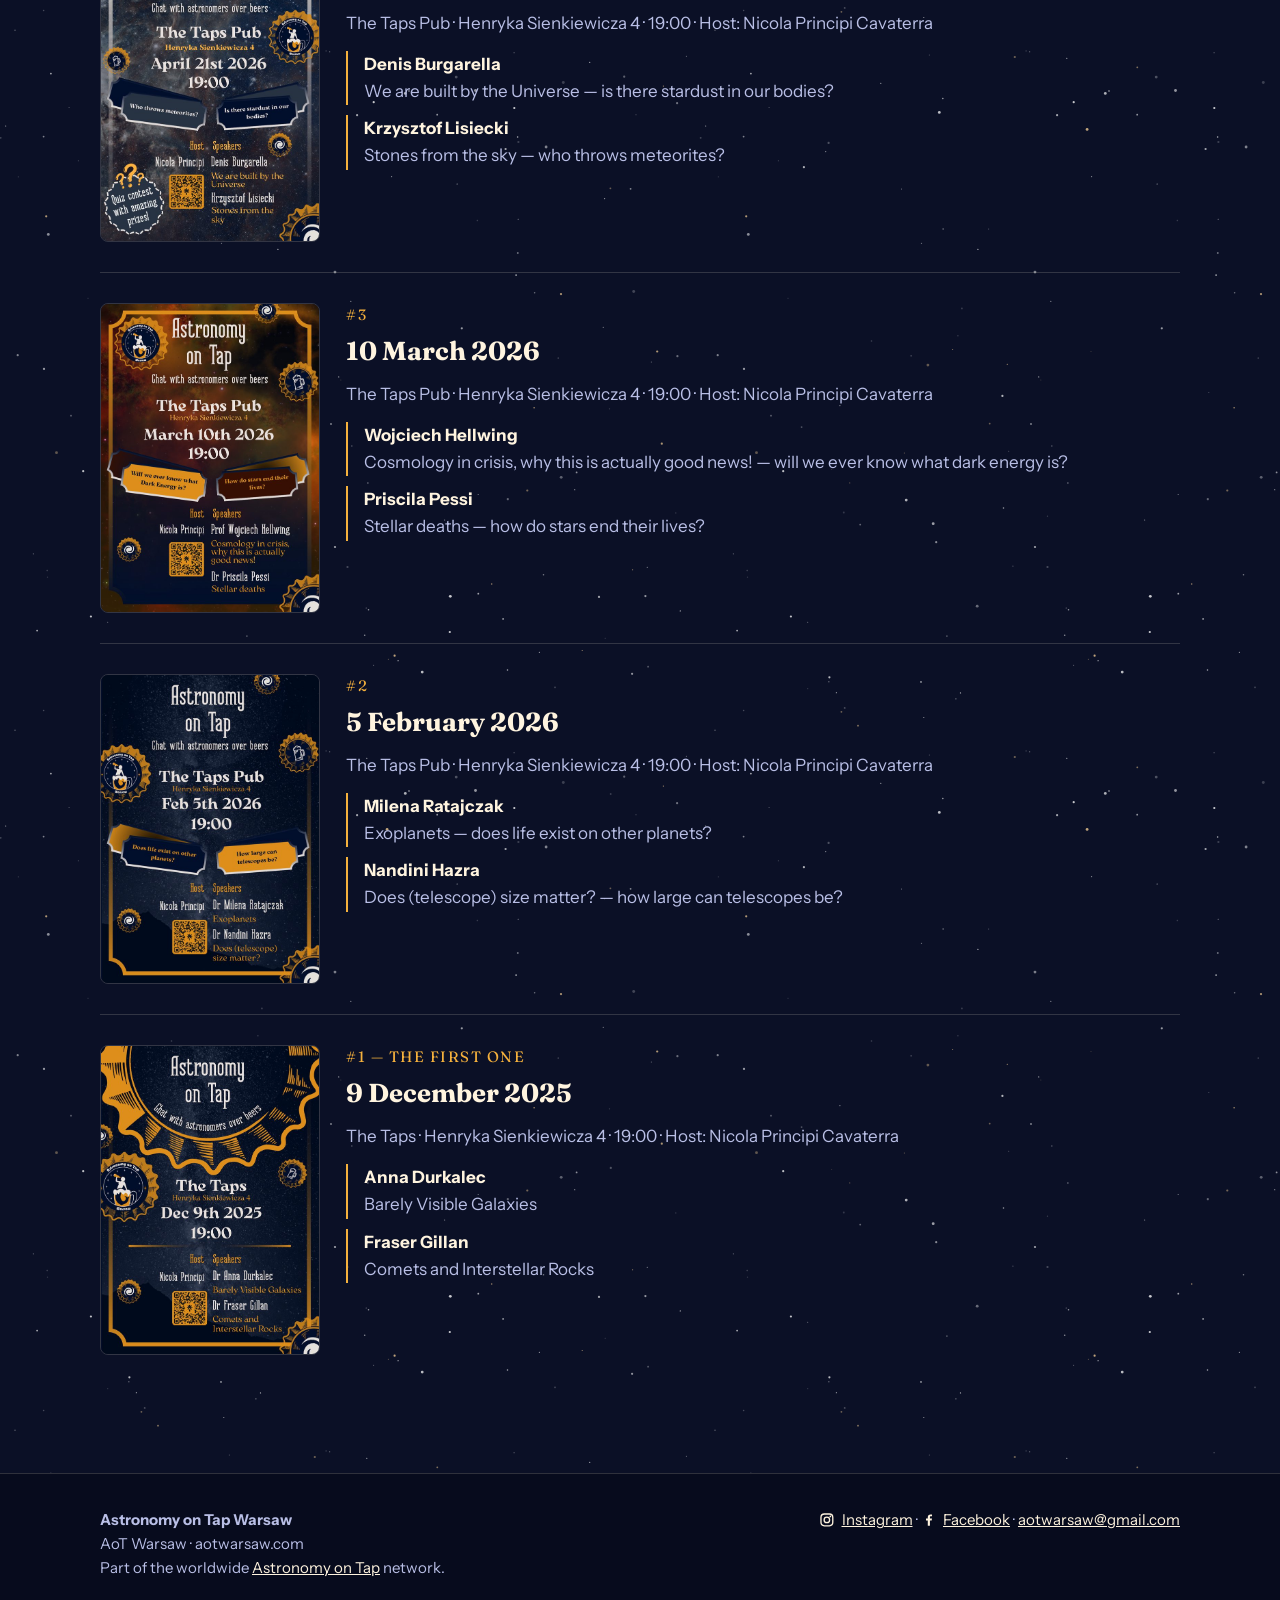
==== commit 9552a684: "Announce Night #7 speakers and add Event structured data Google read the next-event details as a par" ====
--- a/events.html
+++ b/events.html
@@ -19,7 +19,60 @@
 <link rel="preconnect" href="https://fonts.googleapis.com">
 <link rel="preconnect" href="https://fonts.gstatic.com" crossorigin>
 <link rel="stylesheet" href="https://fonts.googleapis.com/css2?family=Fraunces:opsz,wght@9..144,400;9..144,700&family=Instrument+Sans:wght@400;600;700&display=swap">
-<link rel="stylesheet" href="assets/css/style.css?v=2026-10-23j">
+<link rel="stylesheet" href="assets/css/style.css?v=2026-10-26a">
+<!-- event-ld:start -->
+<script type="application/ld+json">
+{
+  "@context": "https://schema.org",
+  "@type": "Event",
+  "name": "Astronomy on Tap Warsaw #7",
+  "description": "A free evening of astronomy in Warsaw: two short talks by researchers (Mariana Jaber, Kishan Deka), a quiz with prizes, and the chance to meet scientists over a drink. In English, no ticket needed.",
+  "startDate": "2026-11-09T19:00:00+01:00",
+  "endDate": "2026-11-09T22:00:00+01:00",
+  "eventStatus": "https://schema.org/EventScheduled",
+  "eventAttendanceMode": "https://schema.org/OfflineEventAttendanceMode",
+  "location": {
+    "@type": "Place",
+    "name": "Pardon, To Tu",
+    "address": {
+      "@type": "PostalAddress",
+      "streetAddress": "Aleja Armii Ludowej 14",
+      "addressLocality": "Warszawa",
+      "addressCountry": "PL"
+    }
+  },
+  "image": [
+    "https://aotwarsaw.com/assets/img/share-card.jpg"
+  ],
+  "url": "https://aotwarsaw.com/events.html",
+  "inLanguage": "en",
+  "isAccessibleForFree": true,
+  "organizer": {
+    "@type": "Organization",
+    "name": "Astronomy on Tap Warsaw",
+    "url": "https://aotwarsaw.com/"
+  },
+  "performer": [
+    {
+      "@type": "Person",
+      "name": "Mariana Jaber"
+    },
+    {
+      "@type": "Person",
+      "name": "Kishan Deka"
+    }
+  ],
+  "offers": {
+    "@type": "Offer",
+    "price": "0",
+    "priceCurrency": "PLN",
+    "availability": "https://schema.org/InStock",
+    "url": "https://aotwarsaw.com/events.html",
+    "validFrom": "2026-09-10T00:00:00+01:00"
+  }
+}
+</script>
+<!-- event-ld:end -->
 </head>
 <body>
 
@@ -62,7 +115,8 @@
         <h3>Monday 9 November 2026</h3>
         <p class="meta">Pardon, To Tu · Aleja Armii Ludowej 14 · 19:00 · Host: Nicola Principi Cavaterra<br><a class="maplink" href="https://www.google.com/maps/search/?api=1&query=Pardon%2C+To+Tu%2C+Aleja+Armii+Ludowej+14%2C+Warszawa" target="_blank" rel="noopener"><svg class="pin" width="17" height="17" viewBox="0 0 24 24" aria-hidden="true"><path d="M12 22s7-6.1 7-11a7 7 0 1 0-14 0c0 4.9 7 11 7 11z" fill="none" stroke="currentColor" stroke-width="1.9"/><circle cx="12" cy="11" r="2.6" fill="currentColor"/></svg>Open in Google Maps</a></p>
         <ul class="talks">
-          <li><b>Speakers to be announced</b><span>Follow us on <a href="https://www.instagram.com/aotwarsaw/" target="_blank" rel="noopener">Instagram</a> or <a href="https://www.facebook.com/profile.php?id=61583511995552" target="_blank" rel="noopener">Facebook</a> to hear them first.</span></li>
+          <li><b>Mariana Jaber</b></li>
+          <li><b>Kishan Deka</b></li>
         </ul>
       </div>
     </article>
@@ -194,6 +248,6 @@
   </div>
 </footer>
 
-<script src="assets/js/i18n.js?v=2026-10-23j"></script>
+<script src="assets/js/i18n.js?v=2026-10-26a"></script>
 </body>
 </html>
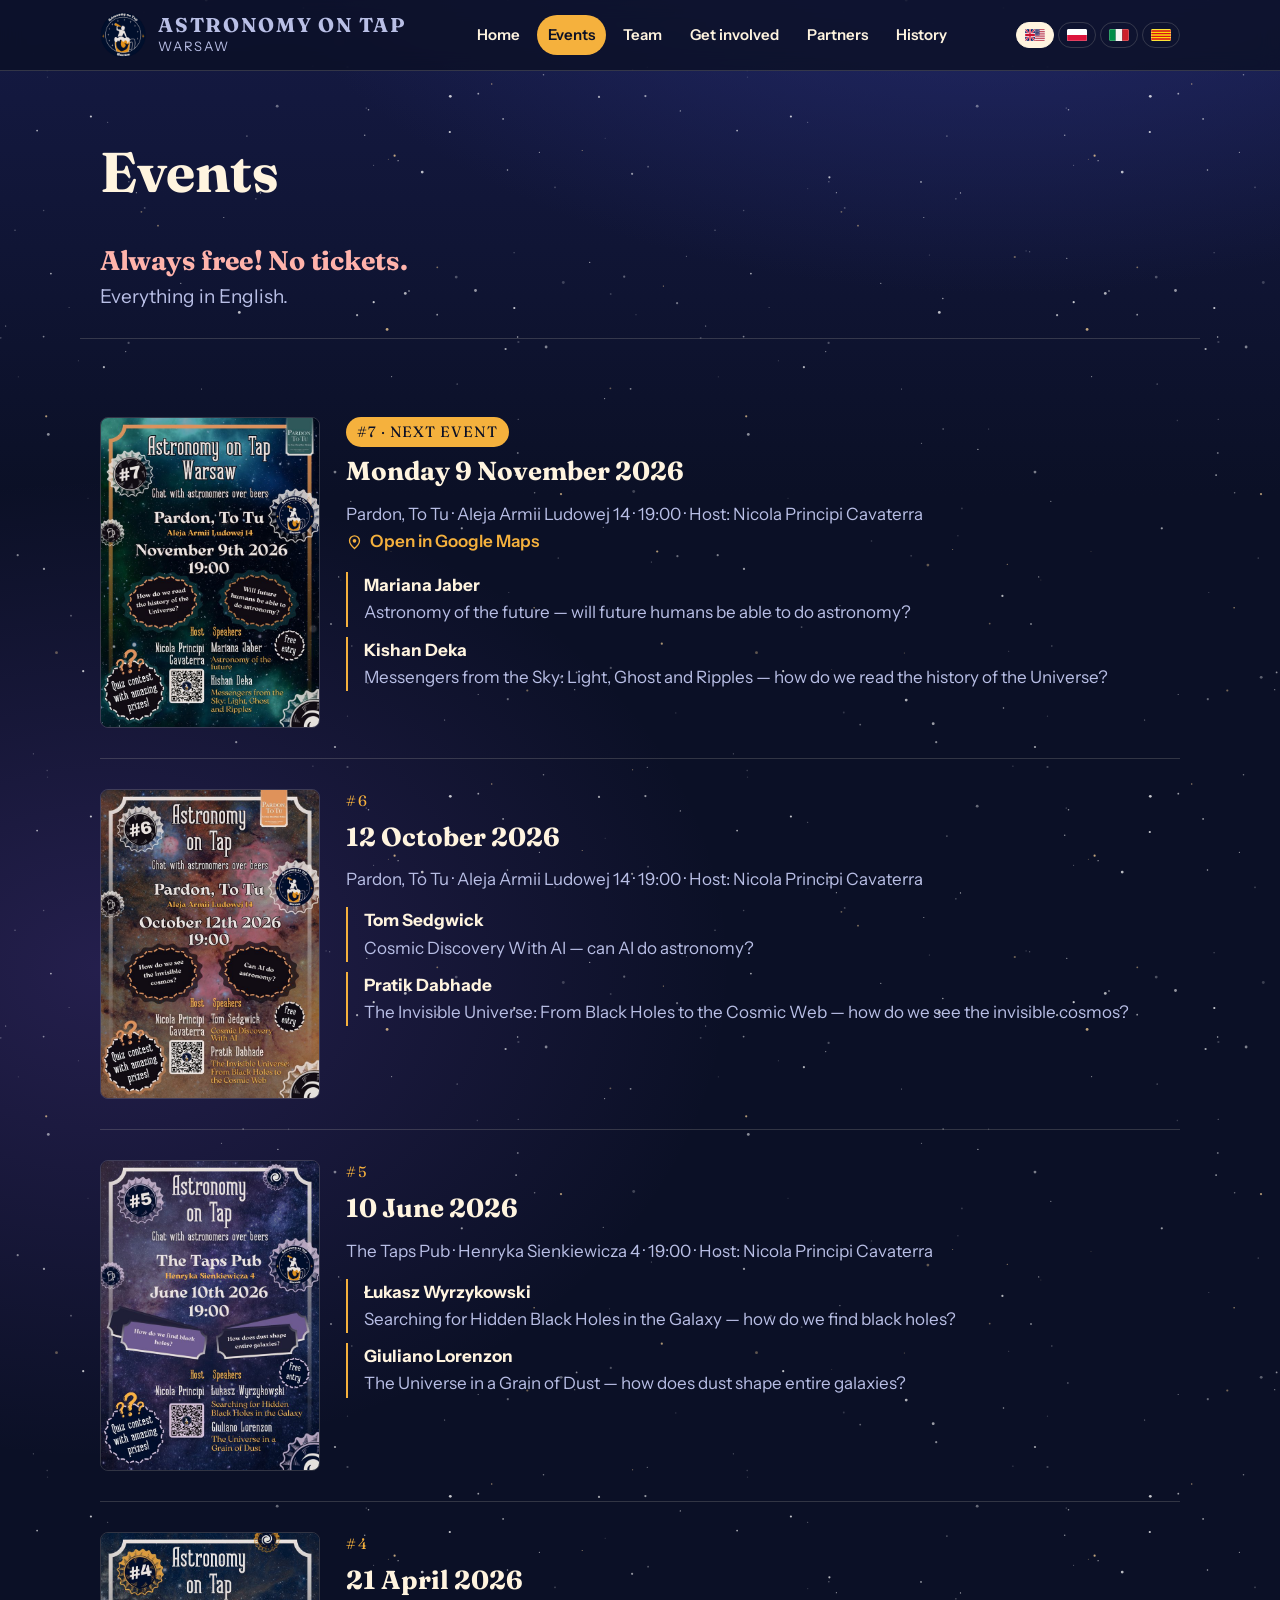
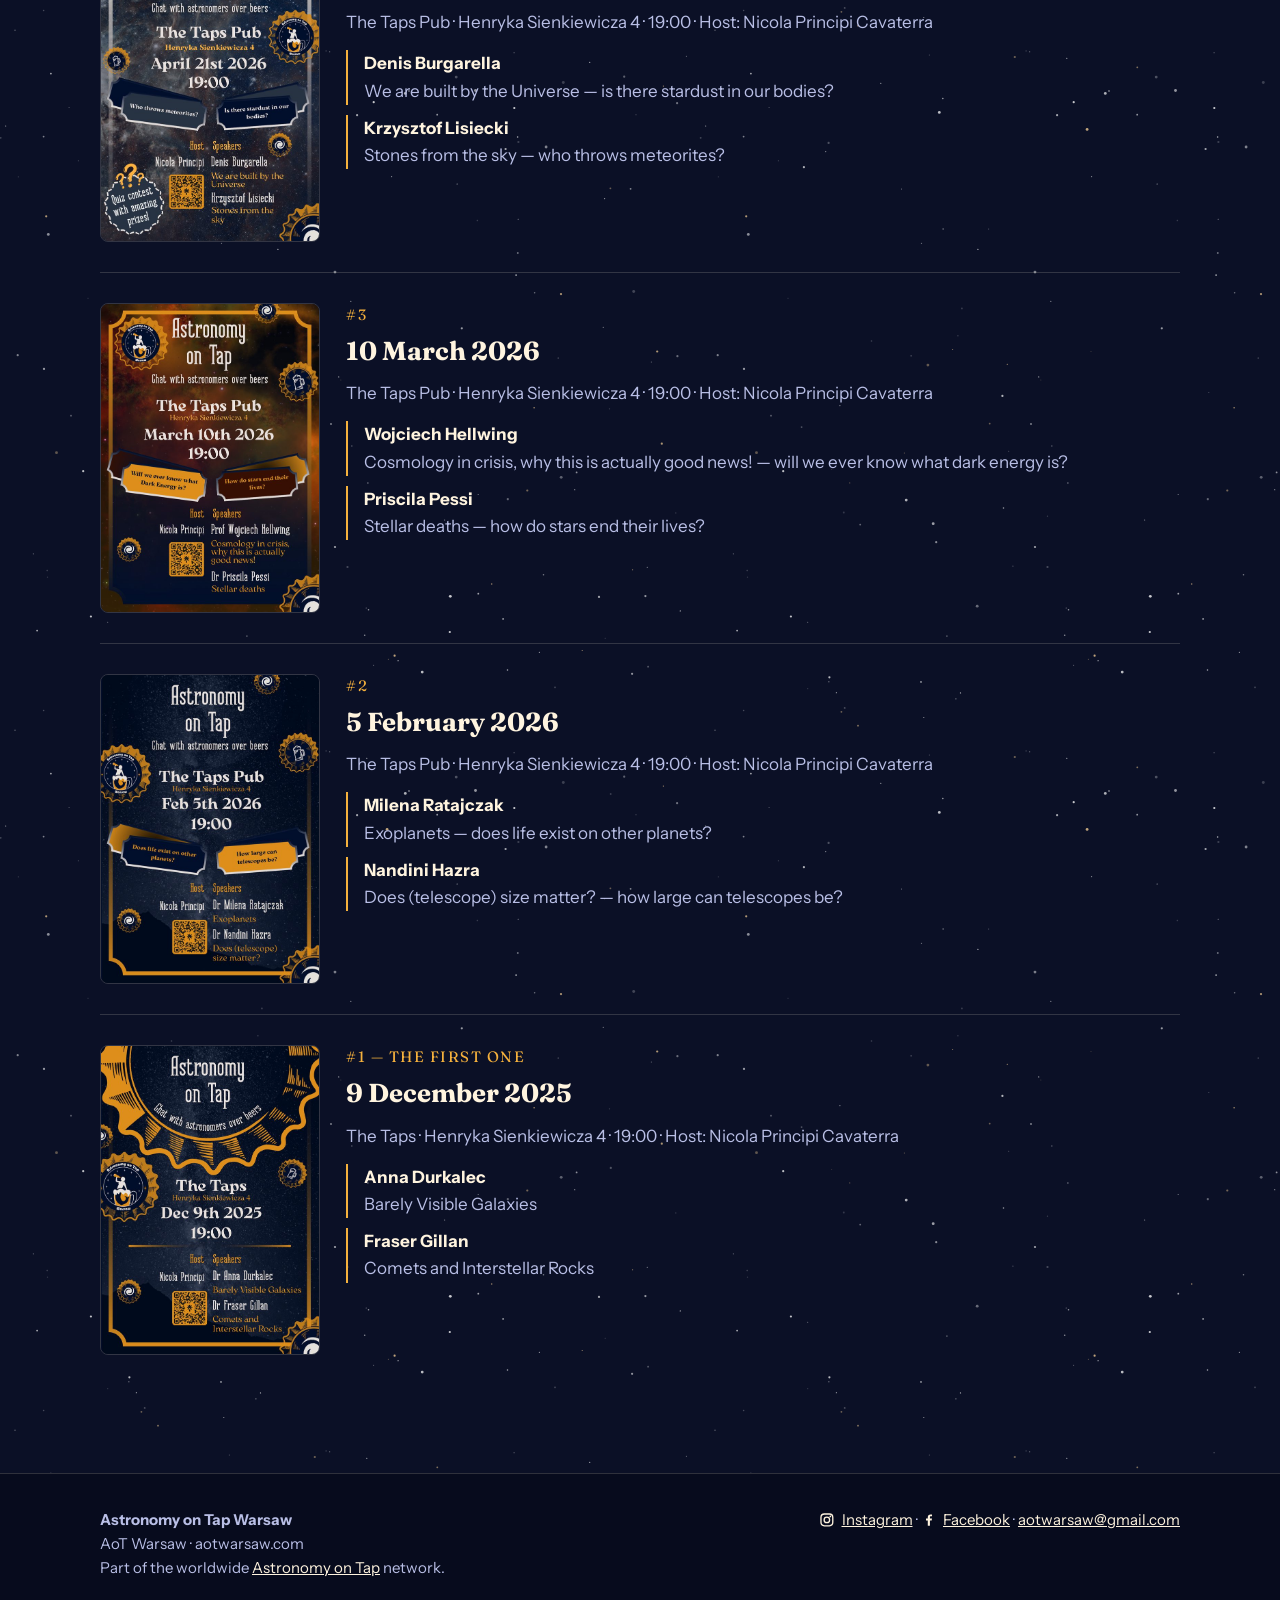
==== commit 9ff12f11: "Night #7 poster and talk titles Basia's poster replaces the "coming soon" placeholder, and the talk " ====
--- a/events.html
+++ b/events.html
@@ -26,7 +26,7 @@
   "@context": "https://schema.org",
   "@type": "Event",
   "name": "Astronomy on Tap Warsaw #7",
-  "description": "A free evening of astronomy in Warsaw: two short talks by researchers (Mariana Jaber, Kishan Deka), a quiz with prizes, and the chance to meet scientists over a drink. In English, no ticket needed.",
+  "description": "A free evening of astronomy in Warsaw: two short talks by researchers — “Astronomy of the future” by Mariana Jaber and “Messengers from the Sky: Light, Ghost and Ripples” by Kishan Deka — a quiz with prizes, and the chance to meet scientists over a drink. In English, no ticket needed.",
   "startDate": "2026-11-09T19:00:00+01:00",
   "endDate": "2026-11-09T22:00:00+01:00",
   "eventStatus": "https://schema.org/EventScheduled",
@@ -42,6 +42,7 @@
     }
   },
   "image": [
+    "https://aotwarsaw.com/assets/img/posters/large/aot7_nov2026.jpg",
     "https://aotwarsaw.com/assets/img/share-card.jpg"
   ],
   "url": "https://aotwarsaw.com/events.html",
@@ -60,6 +61,24 @@
     {
       "@type": "Person",
       "name": "Kishan Deka"
+    }
+  ],
+  "subEvent": [
+    {
+      "@type": "Event",
+      "name": "Astronomy of the future",
+      "performer": {
+        "@type": "Person",
+        "name": "Mariana Jaber"
+      }
+    },
+    {
+      "@type": "Event",
+      "name": "Messengers from the Sky: Light, Ghost and Ripples",
+      "performer": {
+        "@type": "Person",
+        "name": "Kishan Deka"
+      }
     }
   ],
   "offers": {
@@ -109,14 +128,14 @@
   <section class="wrap">
 
     <article class="event next">
-      <div class="poster-soon">Poster<br>coming soon</div>
+      <img class="poster" src="assets/img/posters/aot7_nov2026.jpg" alt="Poster for Astronomy on Tap Warsaw #7" data-large="assets/img/posters/large/aot7_nov2026.jpg" tabindex="0" role="button" title="Click to enlarge">
       <div>
         <p class="no">#7 · next event</p>
         <h3>Monday 9 November 2026</h3>
         <p class="meta">Pardon, To Tu · Aleja Armii Ludowej 14 · 19:00 · Host: Nicola Principi Cavaterra<br><a class="maplink" href="https://www.google.com/maps/search/?api=1&query=Pardon%2C+To+Tu%2C+Aleja+Armii+Ludowej+14%2C+Warszawa" target="_blank" rel="noopener"><svg class="pin" width="17" height="17" viewBox="0 0 24 24" aria-hidden="true"><path d="M12 22s7-6.1 7-11a7 7 0 1 0-14 0c0 4.9 7 11 7 11z" fill="none" stroke="currentColor" stroke-width="1.9"/><circle cx="12" cy="11" r="2.6" fill="currentColor"/></svg>Open in Google Maps</a></p>
         <ul class="talks">
-          <li><b>Mariana Jaber</b></li>
-          <li><b>Kishan Deka</b></li>
+          <li><b>Mariana Jaber</b><span>Astronomy of the future &mdash; will future humans be able to do astronomy?</span></li>
+          <li><b>Kishan Deka</b><span>Messengers from the Sky: Light, Ghost and Ripples &mdash; how do we read the history of the Universe?</span></li>
         </ul>
       </div>
     </article>
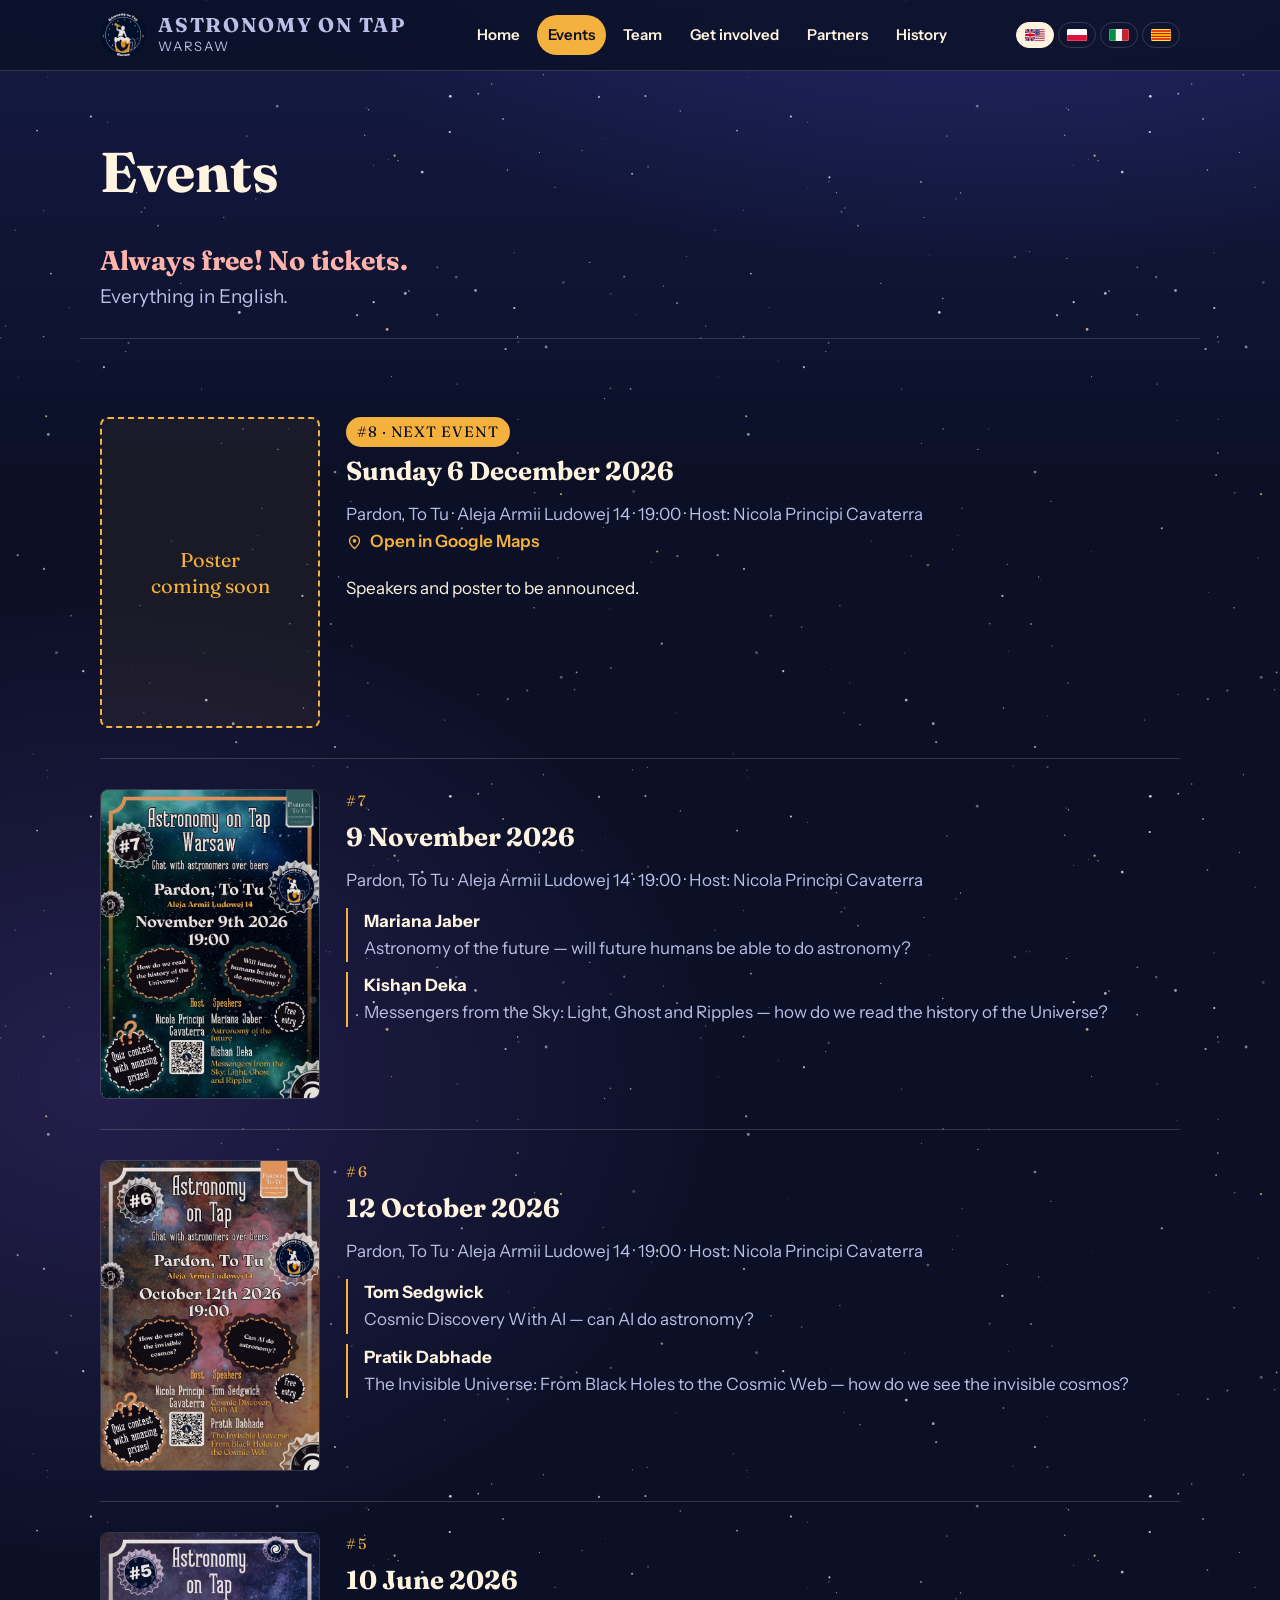
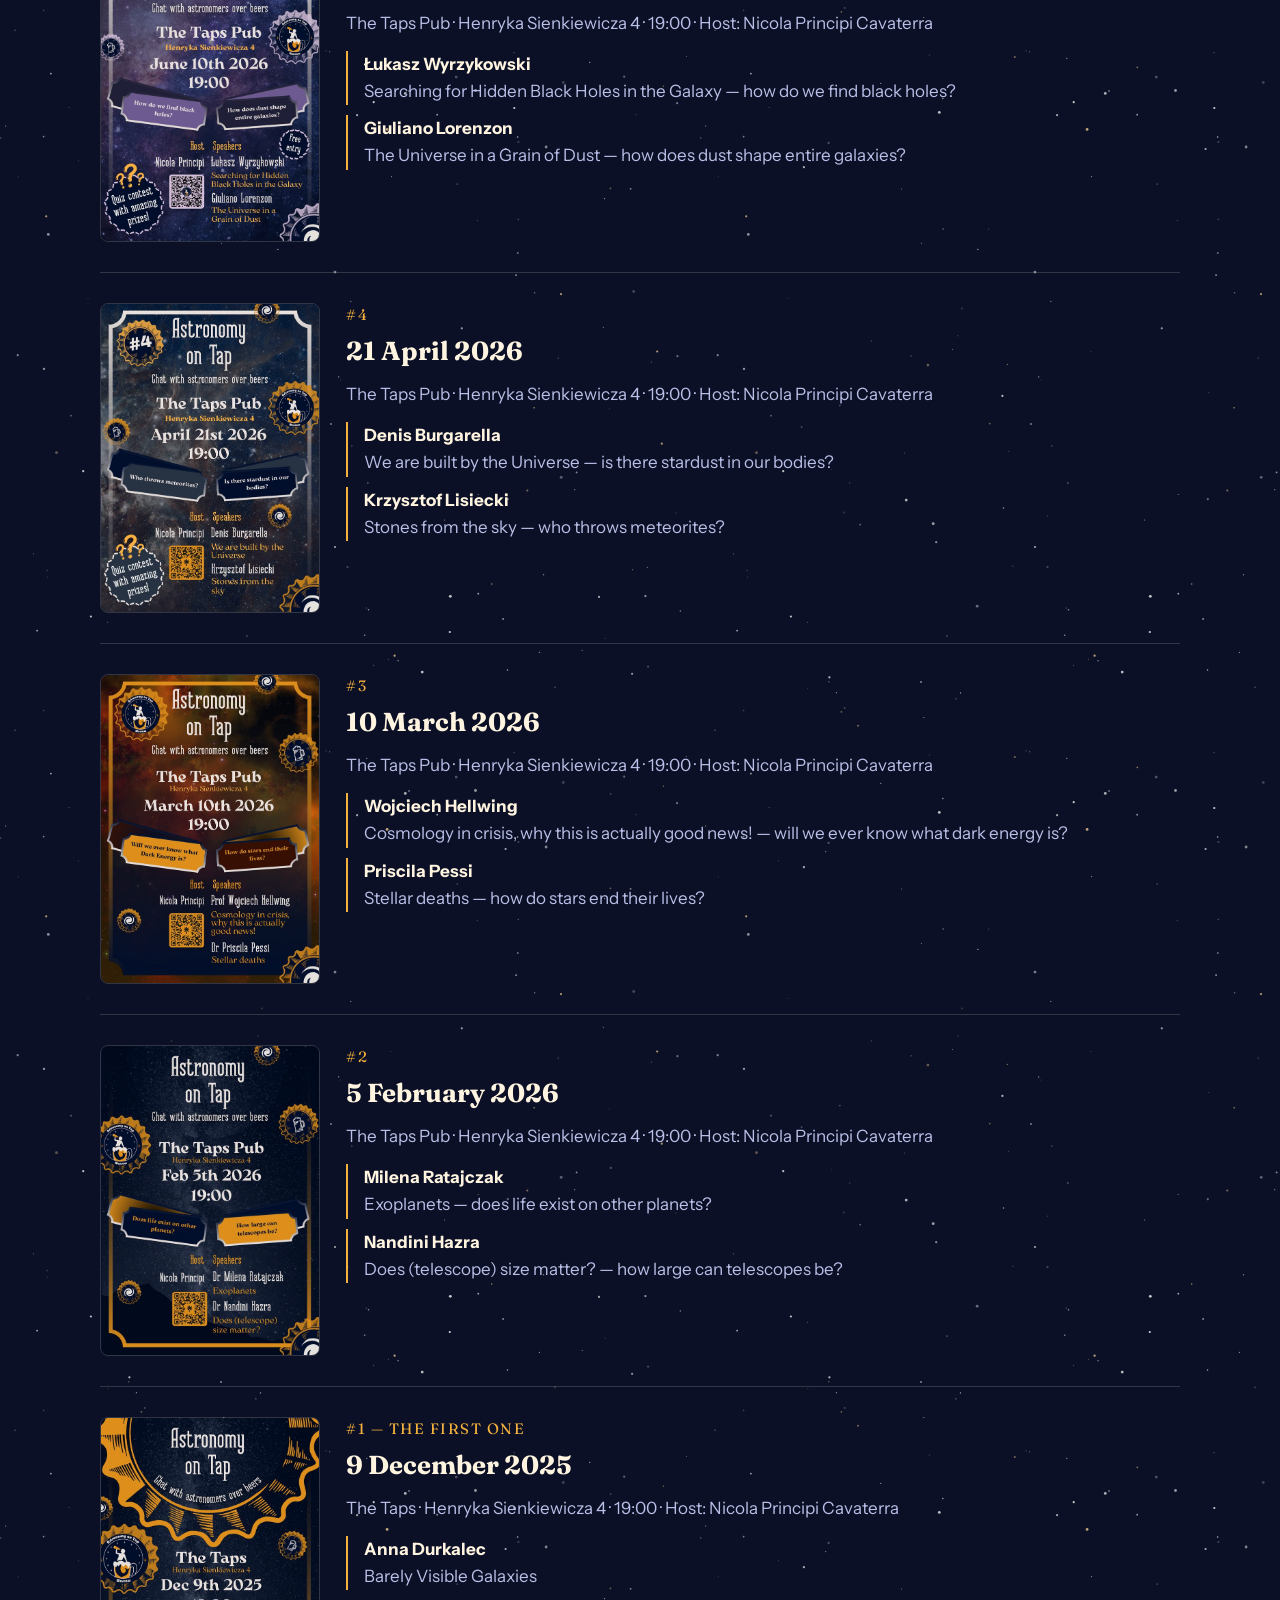
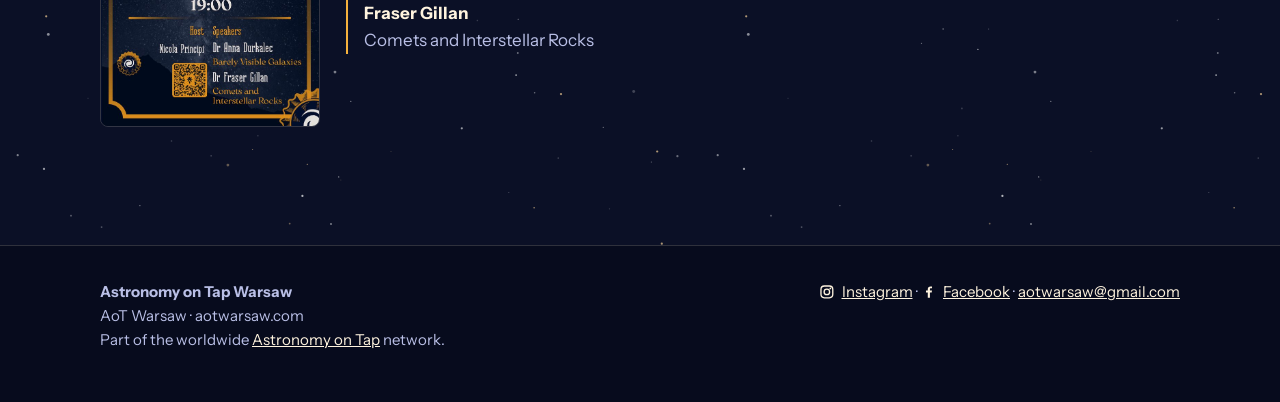
==== commit 235f7182: "Announce Night #8: Sunday 6 December, Pardon To Tu Line-up and poster are not settled yet, so the ca" ====
--- a/events.html
+++ b/events.html
@@ -19,16 +19,16 @@
 <link rel="preconnect" href="https://fonts.googleapis.com">
 <link rel="preconnect" href="https://fonts.gstatic.com" crossorigin>
 <link rel="stylesheet" href="https://fonts.googleapis.com/css2?family=Fraunces:opsz,wght@9..144,400;9..144,700&family=Instrument+Sans:wght@400;600;700&display=swap">
-<link rel="stylesheet" href="assets/css/style.css?v=2026-10-26a">
+<link rel="stylesheet" href="assets/css/style.css?v=2026-10-27a">
 <!-- event-ld:start -->
 <script type="application/ld+json">
 {
   "@context": "https://schema.org",
   "@type": "Event",
-  "name": "Astronomy on Tap Warsaw #7",
-  "description": "A free evening of astronomy in Warsaw: two short talks by researchers — “Astronomy of the future” by Mariana Jaber and “Messengers from the Sky: Light, Ghost and Ripples” by Kishan Deka — a quiz with prizes, and the chance to meet scientists over a drink. In English, no ticket needed.",
-  "startDate": "2026-11-09T19:00:00+01:00",
-  "endDate": "2026-11-09T22:00:00+01:00",
+  "name": "Astronomy on Tap Warsaw #8",
+  "description": "A free evening of astronomy in Warsaw: two short talks by researchers, a quiz with prizes, and the chance to meet scientists over a drink. In English, no ticket needed.",
+  "startDate": "2026-12-06T19:00:00+01:00",
+  "endDate": "2026-12-06T22:00:00+01:00",
   "eventStatus": "https://schema.org/EventScheduled",
   "eventAttendanceMode": "https://schema.org/OfflineEventAttendanceMode",
   "location": {
@@ -42,7 +42,6 @@
     }
   },
   "image": [
-    "https://aotwarsaw.com/assets/img/posters/large/aot7_nov2026.jpg",
     "https://aotwarsaw.com/assets/img/share-card.jpg"
   ],
   "url": "https://aotwarsaw.com/events.html",
@@ -53,41 +52,13 @@
     "name": "Astronomy on Tap Warsaw",
     "url": "https://aotwarsaw.com/"
   },
-  "performer": [
-    {
-      "@type": "Person",
-      "name": "Mariana Jaber"
-    },
-    {
-      "@type": "Person",
-      "name": "Kishan Deka"
-    }
-  ],
-  "subEvent": [
-    {
-      "@type": "Event",
-      "name": "Astronomy of the future",
-      "performer": {
-        "@type": "Person",
-        "name": "Mariana Jaber"
-      }
-    },
-    {
-      "@type": "Event",
-      "name": "Messengers from the Sky: Light, Ghost and Ripples",
-      "performer": {
-        "@type": "Person",
-        "name": "Kishan Deka"
-      }
-    }
-  ],
   "offers": {
     "@type": "Offer",
     "price": "0",
     "priceCurrency": "PLN",
     "availability": "https://schema.org/InStock",
     "url": "https://aotwarsaw.com/events.html",
-    "validFrom": "2026-09-10T00:00:00+01:00"
+    "validFrom": "2026-10-07T00:00:00+01:00"
   }
 }
 </script>
@@ -128,11 +99,21 @@
   <section class="wrap">
 
     <article class="event next">
+      <div class="poster-soon">Poster<br>coming soon</div>
+      <div>
+        <p class="no">#8 &middot; next event</p>
+        <h3>Sunday 6 December 2026</h3>
+        <p class="meta">Pardon, To Tu &middot; Aleja Armii Ludowej 14 &middot; 19:00 &middot; Host: Nicola Principi Cavaterra<br><a class="maplink" href="https://www.google.com/maps/search/?api=1&query=Pardon%2C+To+Tu%2C+Aleja+Armii+Ludowej+14%2C+Warszawa" target="_blank" rel="noopener"><svg class="pin" width="17" height="17" viewBox="0 0 24 24" aria-hidden="true"><path d="M12 22s7-6.1 7-11a7 7 0 1 0-14 0c0 4.9 7 11 7 11z" fill="none" stroke="currentColor" stroke-width="1.9"/><circle cx="12" cy="11" r="2.6" fill="currentColor"/></svg>Open in Google Maps</a></p>
+        <p>Speakers and poster to be announced.</p>
+      </div>
+    </article>
+
+    <article class="event">
       <img class="poster" src="assets/img/posters/aot7_nov2026.jpg" alt="Poster for Astronomy on Tap Warsaw #7" data-large="assets/img/posters/large/aot7_nov2026.jpg" tabindex="0" role="button" title="Click to enlarge">
       <div>
-        <p class="no">#7 · next event</p>
-        <h3>Monday 9 November 2026</h3>
-        <p class="meta">Pardon, To Tu · Aleja Armii Ludowej 14 · 19:00 · Host: Nicola Principi Cavaterra<br><a class="maplink" href="https://www.google.com/maps/search/?api=1&query=Pardon%2C+To+Tu%2C+Aleja+Armii+Ludowej+14%2C+Warszawa" target="_blank" rel="noopener"><svg class="pin" width="17" height="17" viewBox="0 0 24 24" aria-hidden="true"><path d="M12 22s7-6.1 7-11a7 7 0 1 0-14 0c0 4.9 7 11 7 11z" fill="none" stroke="currentColor" stroke-width="1.9"/><circle cx="12" cy="11" r="2.6" fill="currentColor"/></svg>Open in Google Maps</a></p>
+        <p class="no">#7</p>
+        <h3>9 November 2026</h3>
+        <p class="meta">Pardon, To Tu · Aleja Armii Ludowej 14 · 19:00 · Host: Nicola Principi Cavaterra</p>
         <ul class="talks">
           <li><b>Mariana Jaber</b><span>Astronomy of the future &mdash; will future humans be able to do astronomy?</span></li>
           <li><b>Kishan Deka</b><span>Messengers from the Sky: Light, Ghost and Ripples &mdash; how do we read the history of the Universe?</span></li>
@@ -221,39 +202,7 @@
   </section>
 </main>
 
-  <div id="lightbox" class="lightbox" hidden>
-    <button class="lightbox-close" type="button" aria-label="Close">&times;</button>
-    <img id="lightbox-img" src="" alt="">
-  </div>
-
-  <script>
-  (() => {
-    const box = document.getElementById("lightbox");
-    const big = document.getElementById("lightbox-img");
-    let lastFocused = null;
-    const open = (img) => {
-      lastFocused = img;
-      big.src = img.dataset.large || img.src;
-      big.alt = img.alt;
-      box.hidden = false;
-      document.body.style.overflow = "hidden";
-      box.querySelector(".lightbox-close").focus();
-    };
-    const close = () => {
-      box.hidden = true; big.src = "";
-      document.body.style.overflow = "";
-      if (lastFocused) lastFocused.focus();
-    };
-    document.querySelectorAll("img.poster").forEach(img => {
-      img.addEventListener("click", () => open(img));
-      img.addEventListener("keydown", e => {
-        if (e.key === "Enter" || e.key === " ") { e.preventDefault(); open(img); }
-      });
-    });
-    box.addEventListener("click", e => { if (e.target !== big) close(); });
-    document.addEventListener("keydown", e => { if (e.key === "Escape" && !box.hidden) close(); });
-  })();
-  </script>
+
 
 
 <footer class="site-foot">
@@ -267,6 +216,7 @@
   </div>
 </footer>
 
-<script src="assets/js/i18n.js?v=2026-10-26a"></script>
+<script src="assets/js/lightbox.js?v=2026-10-27a"></script>
+<script src="assets/js/i18n.js?v=2026-10-27a"></script>
 </body>
 </html>
--- a/assets/css/style.css
+++ b/assets/css/style.css
@@ -112,7 +112,7 @@
 @media (max-width: 760px) {
   .hero-grid, .event, .role, .timeline li { grid-template-columns: 1fr; }
   .hero { padding-block: 46px 34px; }
-  .event img { max-width: 260px; }
+  .event img, .event .poster-soon { max-width: 260px; }
 }
 
 /* role subtitle inside a card */
@@ -130,6 +130,14 @@
 /* cards in a row share a baseline: the action sits at the bottom */
 .cards .card { display: flex; flex-direction: column; }
 .cards .card > p.card-action { margin-top: auto; margin-bottom: 0; }
+
+/* home page next-event card: poster beside the details */
+.card.next-card { display: grid; grid-template-columns: 190px 1fr; gap: 24px; align-items: start; }
+.card.next-card > div > :first-child { margin-top: 0; }
+@media (max-width: 760px) {
+  .card.next-card { grid-template-columns: 1fr; }
+  .card.next-card img.poster, .card.next-card .poster-soon { max-width: 240px; }
+}
 
 /* upcoming event: placeholder where the poster will go */
 .poster-soon {
@@ -171,7 +179,7 @@
   background: rgb(5 7 20 / .93); padding: 28px; cursor: zoom-out;
 }
 .lightbox[hidden] { display: none; }
-.lightbox img { max-width: min(92vw, 820px); max-height: 92vh; width: auto; border-radius: 6px; cursor: default;
+.lightbox .lightbox-img { max-width: min(92vw, 820px); max-height: 92vh; width: auto; border-radius: 6px; cursor: default;
   box-shadow: 0 24px 70px rgb(0 0 0 / .6); }
 .lightbox-close {
   position: absolute; top: 18px; right: 22px; width: 46px; height: 46px; border-radius: 50%;
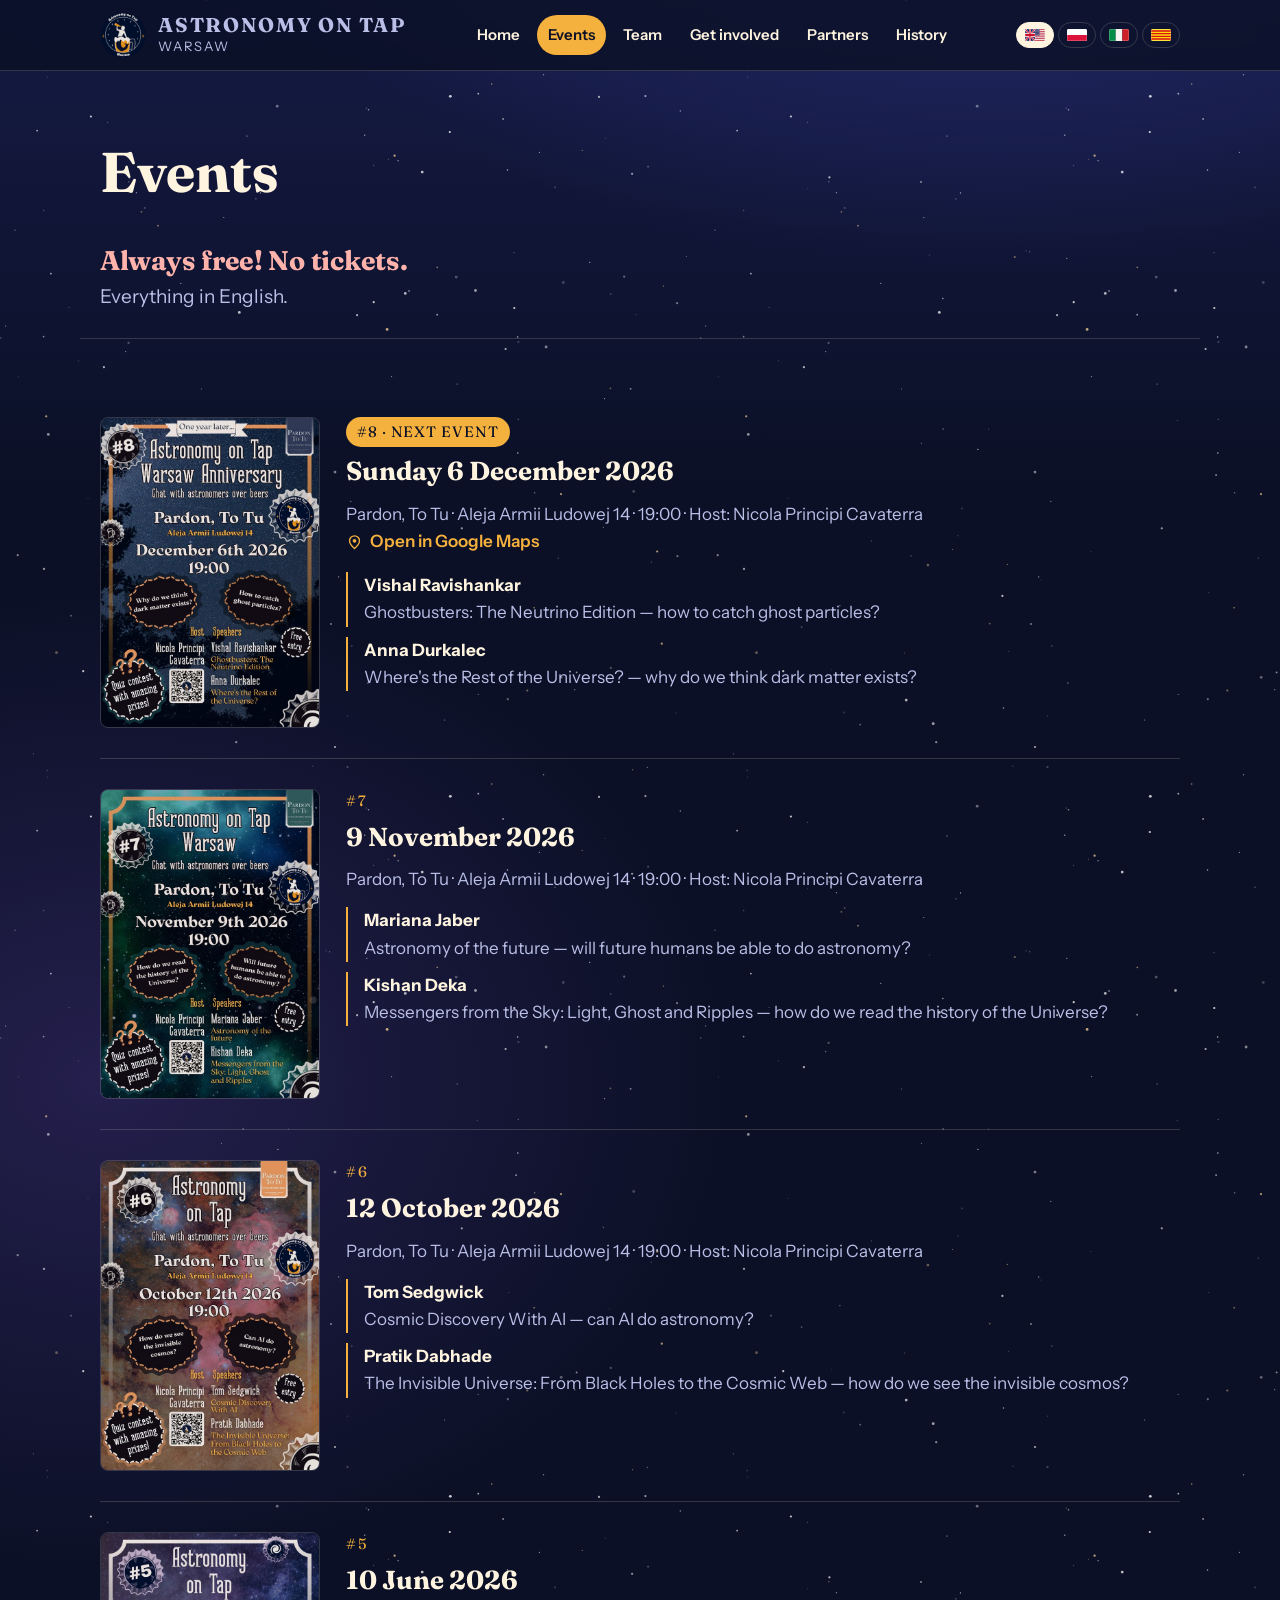
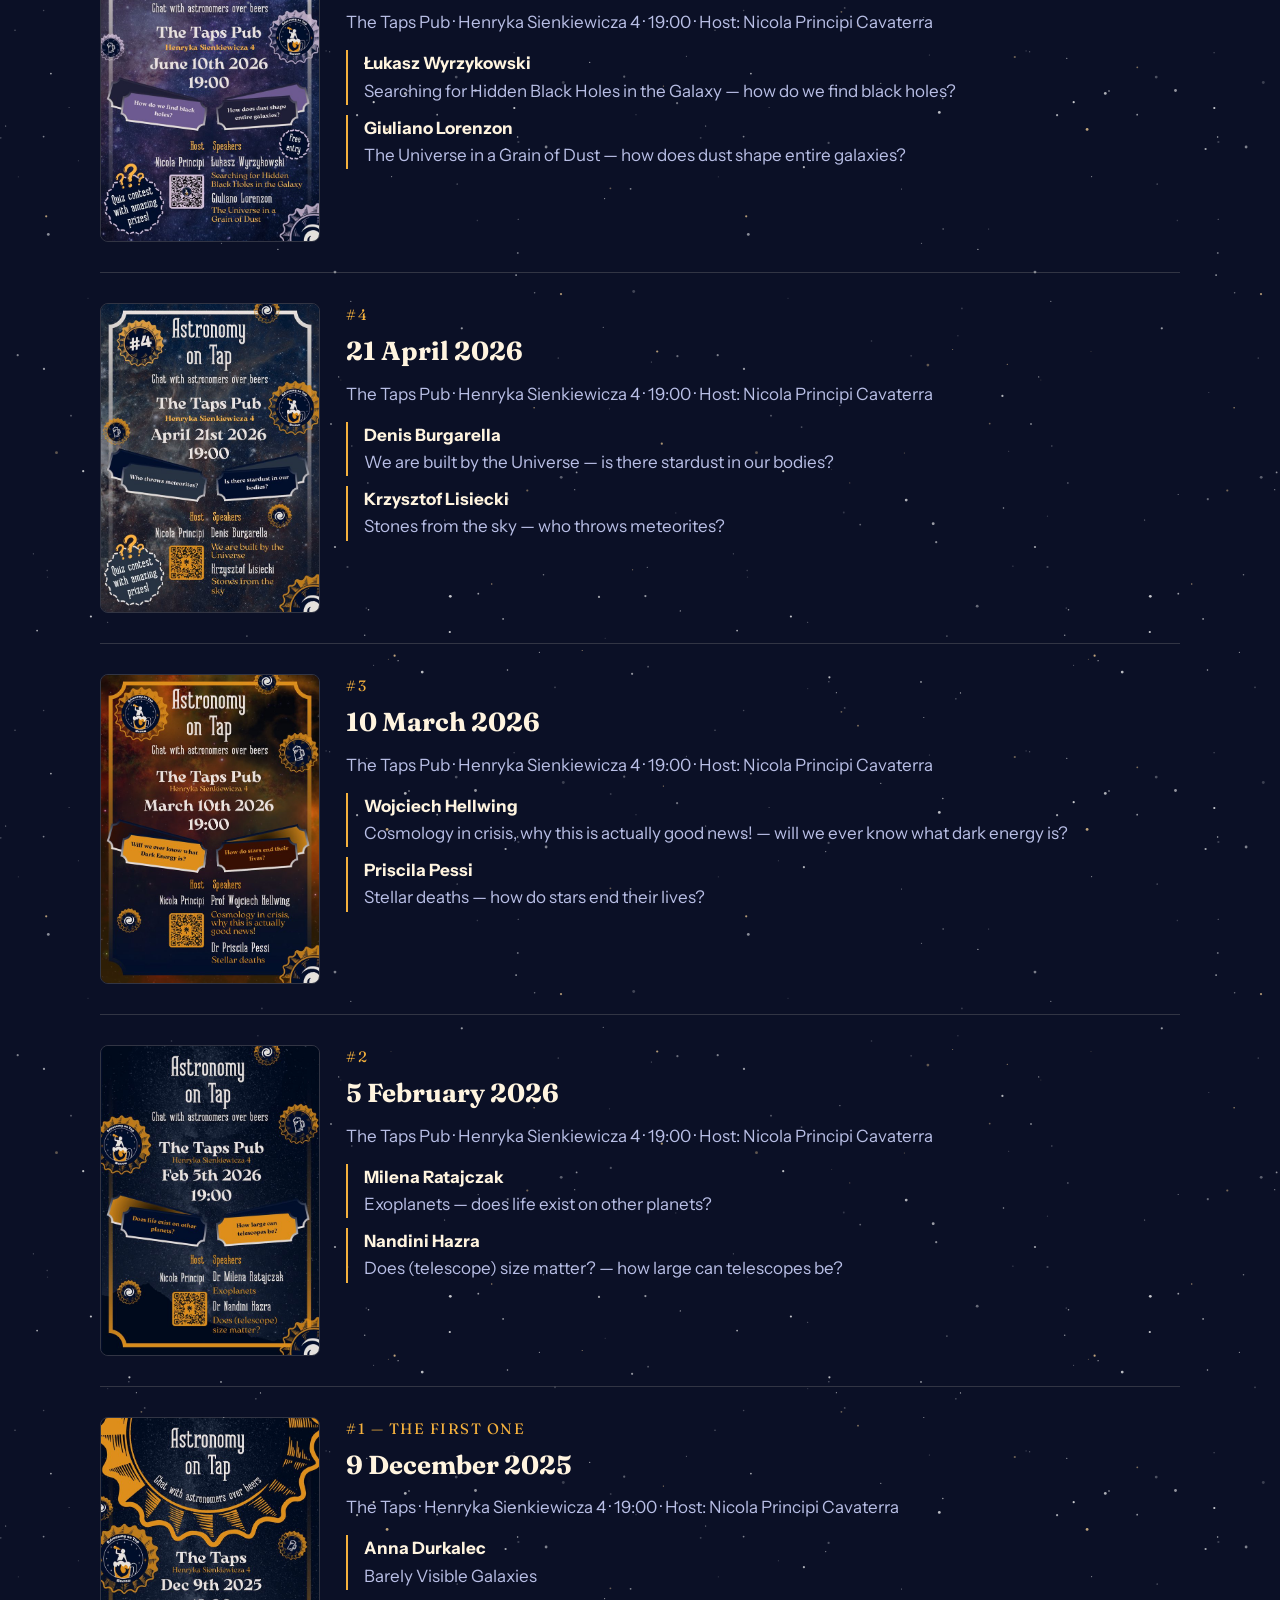
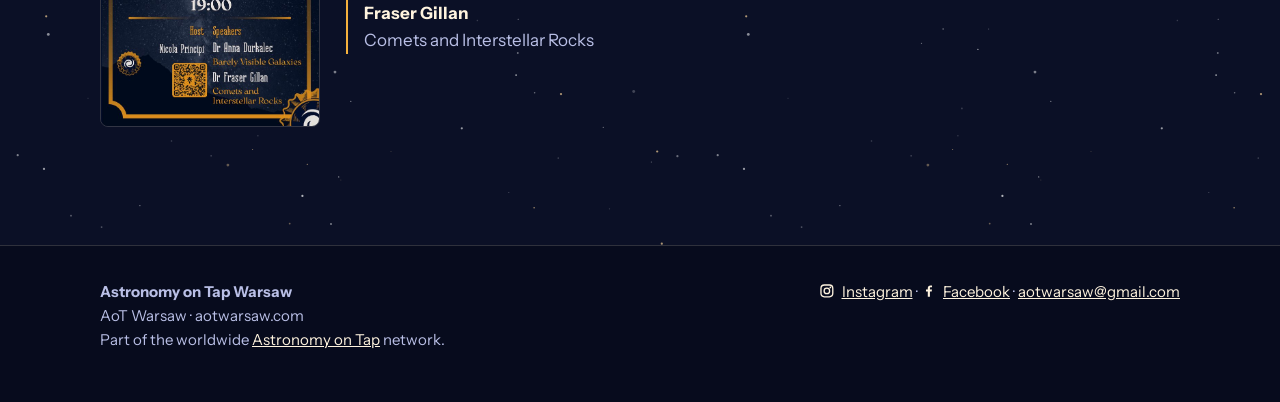
==== commit 953a3294: "Night #8: add the poster and the line-up The poster names both speakers and their talks, so the plac" ====
--- a/events.html
+++ b/events.html
@@ -26,7 +26,7 @@
   "@context": "https://schema.org",
   "@type": "Event",
   "name": "Astronomy on Tap Warsaw #8",
-  "description": "A free evening of astronomy in Warsaw: two short talks by researchers, a quiz with prizes, and the chance to meet scientists over a drink. In English, no ticket needed.",
+  "description": "A free evening of astronomy in Warsaw: two short talks by researchers — “Ghostbusters: The Neutrino Edition” by Vishal Ravishankar and “Where's the Rest of the Universe?” by Anna Durkalec — a quiz with prizes, and the chance to meet scientists over a drink. In English, no ticket needed.",
   "startDate": "2026-12-06T19:00:00+01:00",
   "endDate": "2026-12-06T22:00:00+01:00",
   "eventStatus": "https://schema.org/EventScheduled",
@@ -42,6 +42,7 @@
     }
   },
   "image": [
+    "https://aotwarsaw.com/assets/img/posters/large/aot8_dec2026.jpg",
     "https://aotwarsaw.com/assets/img/share-card.jpg"
   ],
   "url": "https://aotwarsaw.com/events.html",
@@ -52,6 +53,34 @@
     "name": "Astronomy on Tap Warsaw",
     "url": "https://aotwarsaw.com/"
   },
+  "performer": [
+    {
+      "@type": "Person",
+      "name": "Vishal Ravishankar"
+    },
+    {
+      "@type": "Person",
+      "name": "Anna Durkalec"
+    }
+  ],
+  "subEvent": [
+    {
+      "@type": "Event",
+      "name": "Ghostbusters: The Neutrino Edition",
+      "performer": {
+        "@type": "Person",
+        "name": "Vishal Ravishankar"
+      }
+    },
+    {
+      "@type": "Event",
+      "name": "Where's the Rest of the Universe?",
+      "performer": {
+        "@type": "Person",
+        "name": "Anna Durkalec"
+      }
+    }
+  ],
   "offers": {
     "@type": "Offer",
     "price": "0",
@@ -99,12 +128,15 @@
   <section class="wrap">
 
     <article class="event next">
-      <div class="poster-soon">Poster<br>coming soon</div>
+      <img class="poster" src="assets/img/posters/aot8_dec2026.jpg" alt="Poster for Astronomy on Tap Warsaw #8" data-large="assets/img/posters/large/aot8_dec2026.jpg" tabindex="0" role="button" title="Click to enlarge">
       <div>
         <p class="no">#8 &middot; next event</p>
         <h3>Sunday 6 December 2026</h3>
         <p class="meta">Pardon, To Tu &middot; Aleja Armii Ludowej 14 &middot; 19:00 &middot; Host: Nicola Principi Cavaterra<br><a class="maplink" href="https://www.google.com/maps/search/?api=1&query=Pardon%2C+To+Tu%2C+Aleja+Armii+Ludowej+14%2C+Warszawa" target="_blank" rel="noopener"><svg class="pin" width="17" height="17" viewBox="0 0 24 24" aria-hidden="true"><path d="M12 22s7-6.1 7-11a7 7 0 1 0-14 0c0 4.9 7 11 7 11z" fill="none" stroke="currentColor" stroke-width="1.9"/><circle cx="12" cy="11" r="2.6" fill="currentColor"/></svg>Open in Google Maps</a></p>
-        <p>Speakers and poster to be announced.</p>
+        <ul class="talks">
+          <li><b>Vishal Ravishankar</b><span>Ghostbusters: The Neutrino Edition &mdash; how to catch ghost particles?</span></li>
+          <li><b>Anna Durkalec</b><span>Where's the Rest of the Universe? &mdash; why do we think dark matter exists?</span></li>
+        </ul>
       </div>
     </article>
 
